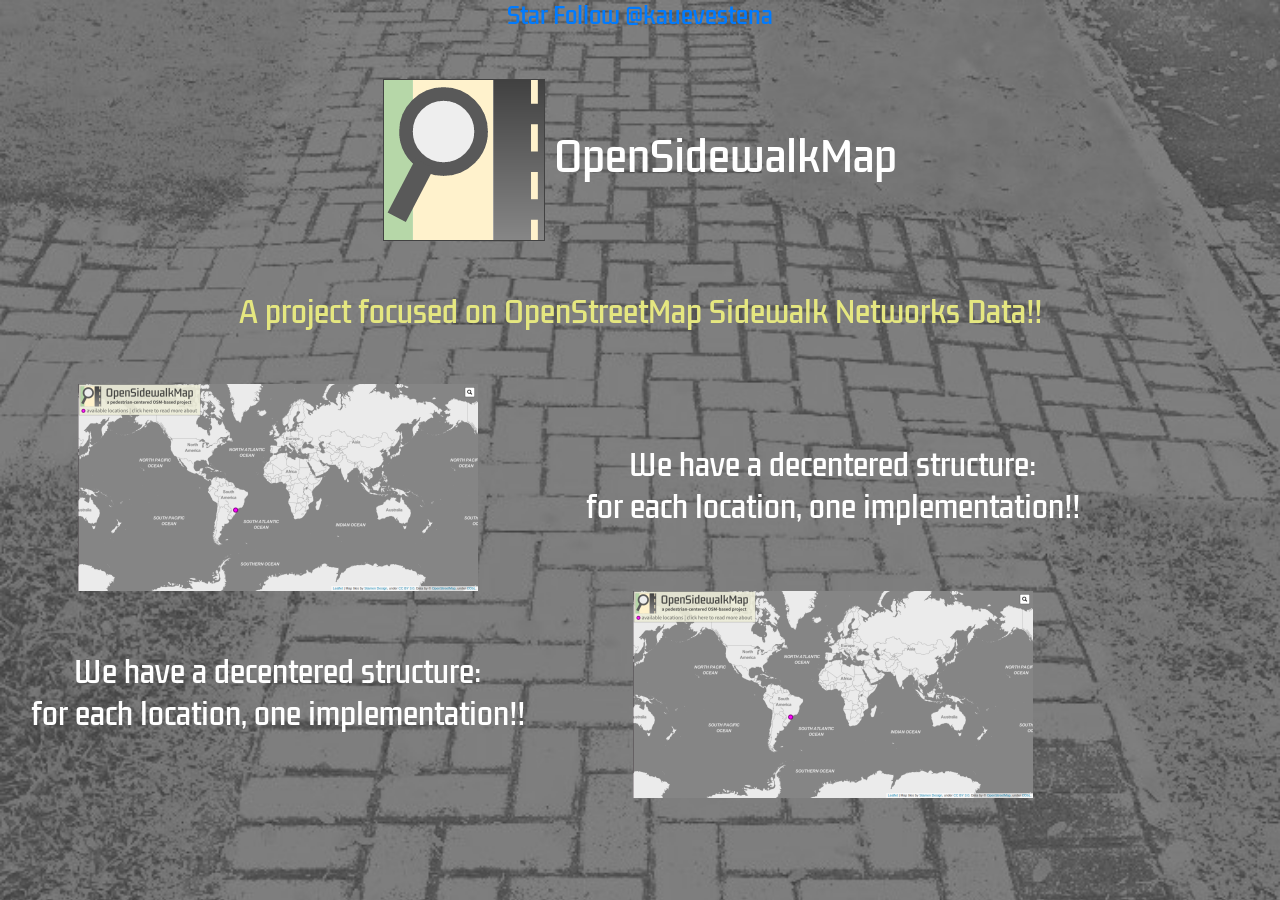
==== about.html @ 8d0669b3 "small changes" ====
<!DOCTYPE html>

<!-- thx, w3schools, this page was made following their tutorial!! -->

<html lang="en">
<head>

    <link rel="stylesheet" href="https://stackpath.bootstrapcdn.com/bootstrap/4.1.3/css/bootstrap.min.css" integrity="sha384-MCw98/SFnGE8fJT3GXwEOngsV7Zt27NXFoaoApmYm81iuXoPkFOJwJ8ERdknLPMO" crossorigin="anonymous">

    

    <link rel="preconnect" href="https://fonts.googleapis.com">
    <link rel="preconnect" href="https://fonts.gstatic.com" crossorigin>
    <link href="https://fonts.googleapis.com/css2?family=Kdam+Thmor+Pro&display=swap" rel="stylesheet"> 


    <style>

    body {
        font-family: 'Kdam Thmor Pro', sans-serif;font-size: 22px;
        text-align: center;
        color: rgb(255, 255, 255);
    }


    </style>

<title>OSWM: About</title>

<link rel="icon" type="image/x-icon" href="assets/favicon_homepage.png">


<!-- Place this tag in your head or just before your close body tag. -->
<script async defer src="https://buttons.github.io/buttons.js"></script>

</head>

<body>

<!-- Place this tag where you want the button to render. -->
<a class="github-button" href="https://github.com/kauevestena/opensidewalkmap" data-color-scheme="no-preference: dark_dimmed; light: dark_dimmed; dark: dark_dimmed;" data-icon="octicon-star" data-size="large" data-show-count="true" aria-label="Star kauevestena/opensidewalkmap_beta on GitHub">Star</a>

<!-- Place this tag where you want the button to render. -->
<a class="github-button" href="https://github.com/kauevestena" data-color-scheme="no-preference: dark_dimmed; light: dark_dimmed; dark: dark_dimmed;" data-size="large" data-show-count="false" aria-label="Follow @kauevestena on GitHub">Follow @kauevestena</a>

    <style>
        body {
          background-image: url('assets/sidewalk_background2.jpg');
          background-repeat: no-repeat;
          background-attachment: fixed;
          background-size: cover;
        }

    .responsive {
    max-width: 100%;
    height: auto;
    }


        /* thx:   https://stackoverflow.com/a/22196760*/

        .vertical-center {
    min-height: 100vh; /* These two lines are counted as one :-)       */

    display: flex;
    align-items: center;
        }

        .container {
  display: flex;
  height: 100%;
  min-height: 0;
}
        </style> 


<h2><br></h2>


<h1>



    <img title="OSWM Logo" src="assets/project_logo.png" alt="OSWM Logo"
    style="vertical-align:middle" class="responsive">

    

    OpenSidewalkMap





</h1>

<h2><br></h2>


<h3 style="text-align: center;color: rgb(229, 231, 128);">

    A project focused on OpenStreetMap Sidewalk Networks Data!!

</h3>

<h2><br></h2>


    <div class="row vertical-center horizontal-center container">

        <div class="col">

            <a href="https://kauevestena.github.io/opensidewalkmap/">
            <img title="OSWM Home" src="assets/images/home_img.png" alt="OSWM home img"
            class="responsive">
            </a>
  
        </div>

        <div class="col" style="font-size:2.2vw;"><span >We have a decentered structure:<br> for each location, one implementation!!<span></div>

    </div>


    <div class="row vertical-center container">

        <div class="col" style="font-size:2.2vw;"><span >We have a decentered structure:<br> for each location, one implementation!!<span></div>

        <div class="col">

            <a href="https://kauevestena.github.io/opensidewalkmap/">
            <img title="OSWM Home" src="assets/images/home_img.png" alt="OSWM home img"
            class="responsive">
            </a>
  
        </div>



    </div>


    <h2><br></h2>


</body>


</html>
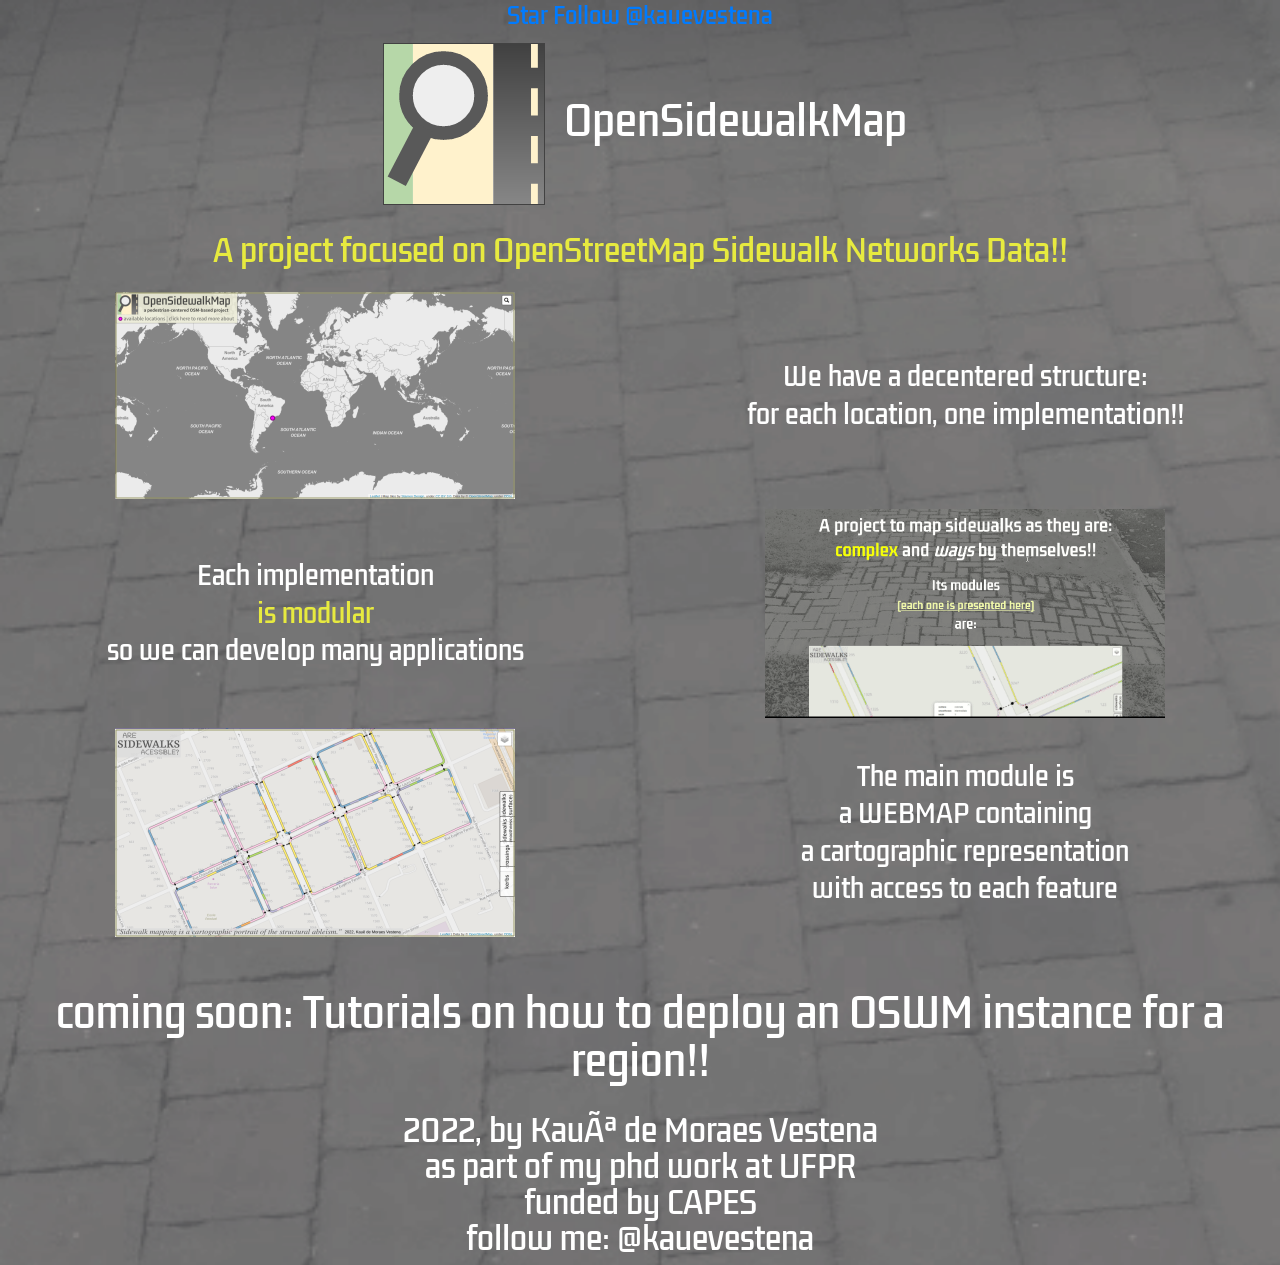
==== commit 1c82997f: "first about version" ====
--- a/about.html
+++ b/about.html
@@ -45,7 +45,7 @@
 
     <style>
         body {
-          background-image: url('assets/sidewalk_background2.jpg');
+          background-image: url('assets/sidewalk_background3.png');
           background-repeat: no-repeat;
           background-attachment: fixed;
           background-size: cover;
@@ -66,23 +66,27 @@
     align-items: center;
         }
 
-        .container {
+        .container_v2 {
   display: flex;
   height: 100%;
   min-height: 0;
+  padding: 5px;
+}
+
+.responsive-font{
+    font-size: min(25px,2.2vw);
 }
         </style> 
 
 
-<h2><br></h2>
 
 
-<h1>
+<h1 style="font-size: min(40px,3.5vw);">
 
 
 
     <img title="OSWM Logo" src="assets/project_logo.png" alt="OSWM Logo"
-    style="vertical-align:middle" class="responsive">
+    style="vertical-align:middle; padding: 10px;" class="responsive">
 
     
 
@@ -94,19 +98,17 @@
 
 </h1>
 
-<h2><br></h2>
 
 
-<h3 style="text-align: center;color: rgb(229, 231, 128);">
+<h3 style="text-align: center;color: rgb(231, 234, 63);padding: 10px;font-size: min(30px,2.8vw);">
 
     A project focused on OpenStreetMap Sidewalk Networks Data!!
 
 </h3>
 
-<h2><br></h2>
 
 
-    <div class="row vertical-center horizontal-center container">
+    <div class="row vertical-center container_v2">
 
         <div class="col">
 
@@ -117,21 +119,21 @@
   
         </div>
 
-        <div class="col" style="font-size:2.2vw;"><span >We have a decentered structure:<br> for each location, one implementation!!<span></div>
+        <div class="col"><span class="responsive-font">We have a decentered structure:<br> for each location, one implementation!!<span></div>
 
     </div>
 
 
-    <div class="row vertical-center container">
+    <div class="row vertical-center container_v2">
 
-        <div class="col" style="font-size:2.2vw;"><span >We have a decentered structure:<br> for each location, one implementation!!<span></div>
+        <div class="col"><span class="responsive-font">Each implementation<br><a href="https://docs.google.com/presentation/d/e/2PACX-1vREy5o4tl4xt1osUidqQjImrmQDyAuh9sxAuc3SeP5jmQzAmzj5yjDrFxwN4dxMbbwnb8V0qlaCrlUn/pub?start=true&loop=false&delayms=60000#slide=id.gf4921d47bb_0_0" style="color:rgb(231, 234, 63)">is modular</a><br>so we can develop many applications<span></div>
 
         <div class="col">
 
             <a href="https://kauevestena.github.io/opensidewalkmap/">
-            <img title="OSWM Home" src="assets/images/home_img.png" alt="OSWM home img"
-            class="responsive">
-            </a>
+                <img title="OSWM modules" src="assets/images/modules.gif" alt="OSWM modules img"
+                class="responsive" width="400">
+                </a>
   
         </div>
 
@@ -139,8 +141,29 @@
 
     </div>
 
+    <div class="row vertical-center container_v2">
+
+        <div class="col">
+
+            <a href="https://kauevestena.github.io/opensidewalkmap/">
+            <img title="OSWM modules" src="assets/images/webmap_thumb.png" alt="OSWM modules img"
+            class="responsive">
+            </a>
+  
+        </div>
+
+        <div class="col"><span class="responsive-font">The main module is<br>a WEBMAP containing <br> a cartographic representation<br> with access to each feature<span></div>
+
+    </div>
+
 
     <h2><br></h2>
+
+
+
+<h2 style="font-size: min(40px,3.5vw);padding-bottom: 20px;">coming soon: Tutorials on how to deploy an OSWM instance for a region!!<br></h2>
+
+<h2 style="font-size: min(30px,2.5vw);;">2022, by Kauê de Moraes Vestena<br> as part of my phd work at UFPR<br>funded by CAPES<br> follow me: @kauevestena </h2>
 
 
 </body>
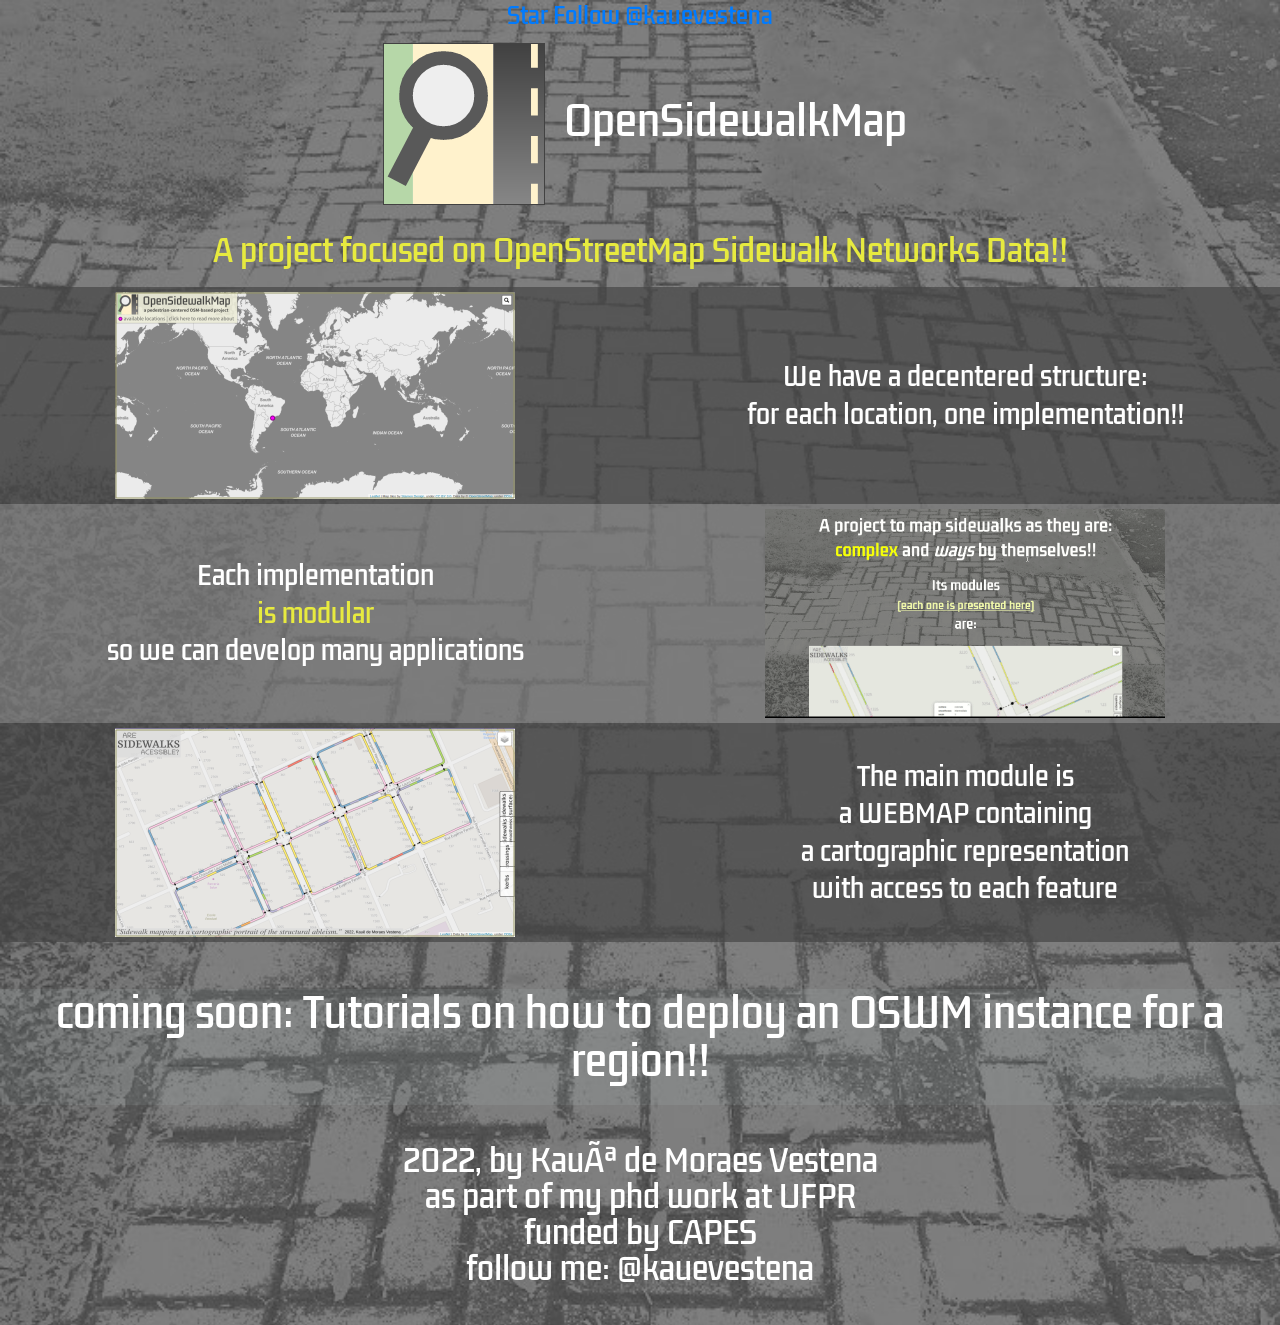
==== commit 4fb6237f: "small design improvements" ====
--- a/about.html
+++ b/about.html
@@ -45,7 +45,7 @@
 
     <style>
         body {
-          background-image: url('assets/sidewalk_background3.png');
+          background-image: url('assets/sidewalk_background2.jpg');
           background-repeat: no-repeat;
           background-attachment: fixed;
           background-size: cover;
@@ -108,7 +108,7 @@
 
 
 
-    <div class="row vertical-center container_v2">
+    <div class="row vertical-center container_v2" style="background-color: rgba(68, 68, 68, 0.67);">
 
         <div class="col">
 
@@ -124,7 +124,7 @@
     </div>
 
 
-    <div class="row vertical-center container_v2">
+    <div class="row vertical-center container_v2" style="background-color: rgba(123, 123, 123, 0.67);">
 
         <div class="col"><span class="responsive-font">Each implementation<br><a href="https://docs.google.com/presentation/d/e/2PACX-1vREy5o4tl4xt1osUidqQjImrmQDyAuh9sxAuc3SeP5jmQzAmzj5yjDrFxwN4dxMbbwnb8V0qlaCrlUn/pub?start=true&loop=false&delayms=60000#slide=id.gf4921d47bb_0_0" style="color:rgb(231, 234, 63)">is modular</a><br>so we can develop many applications<span></div>
 
@@ -141,7 +141,7 @@
 
     </div>
 
-    <div class="row vertical-center container_v2">
+    <div class="row vertical-center container_v2" style="background-color: rgba(68, 68, 68, 0.67);">
 
         <div class="col">
 
@@ -161,9 +161,9 @@
 
 
 
-<h2 style="font-size: min(40px,3.5vw);padding-bottom: 20px;">coming soon: Tutorials on how to deploy an OSWM instance for a region!!<br></h2>
+<h2 style="font-size: min(40px,3.5vw);padding-bottom: 20px;background-color: rgba(216, 255, 255, 0.068)">coming soon: Tutorials on how to deploy an OSWM instance for a region!!<br></h2>
 
-<h2 style="font-size: min(30px,2.5vw);;">2022, by Kauê de Moraes Vestena<br> as part of my phd work at UFPR<br>funded by CAPES<br> follow me: @kauevestena </h2>
+<h2 style="font-size: min(30px,2.5vw);padding: 30px;">2022, by Kauê de Moraes Vestena<br> as part of my phd work at UFPR<br>funded by CAPES<br> follow me: @kauevestena </h2>
 
 
 </body>
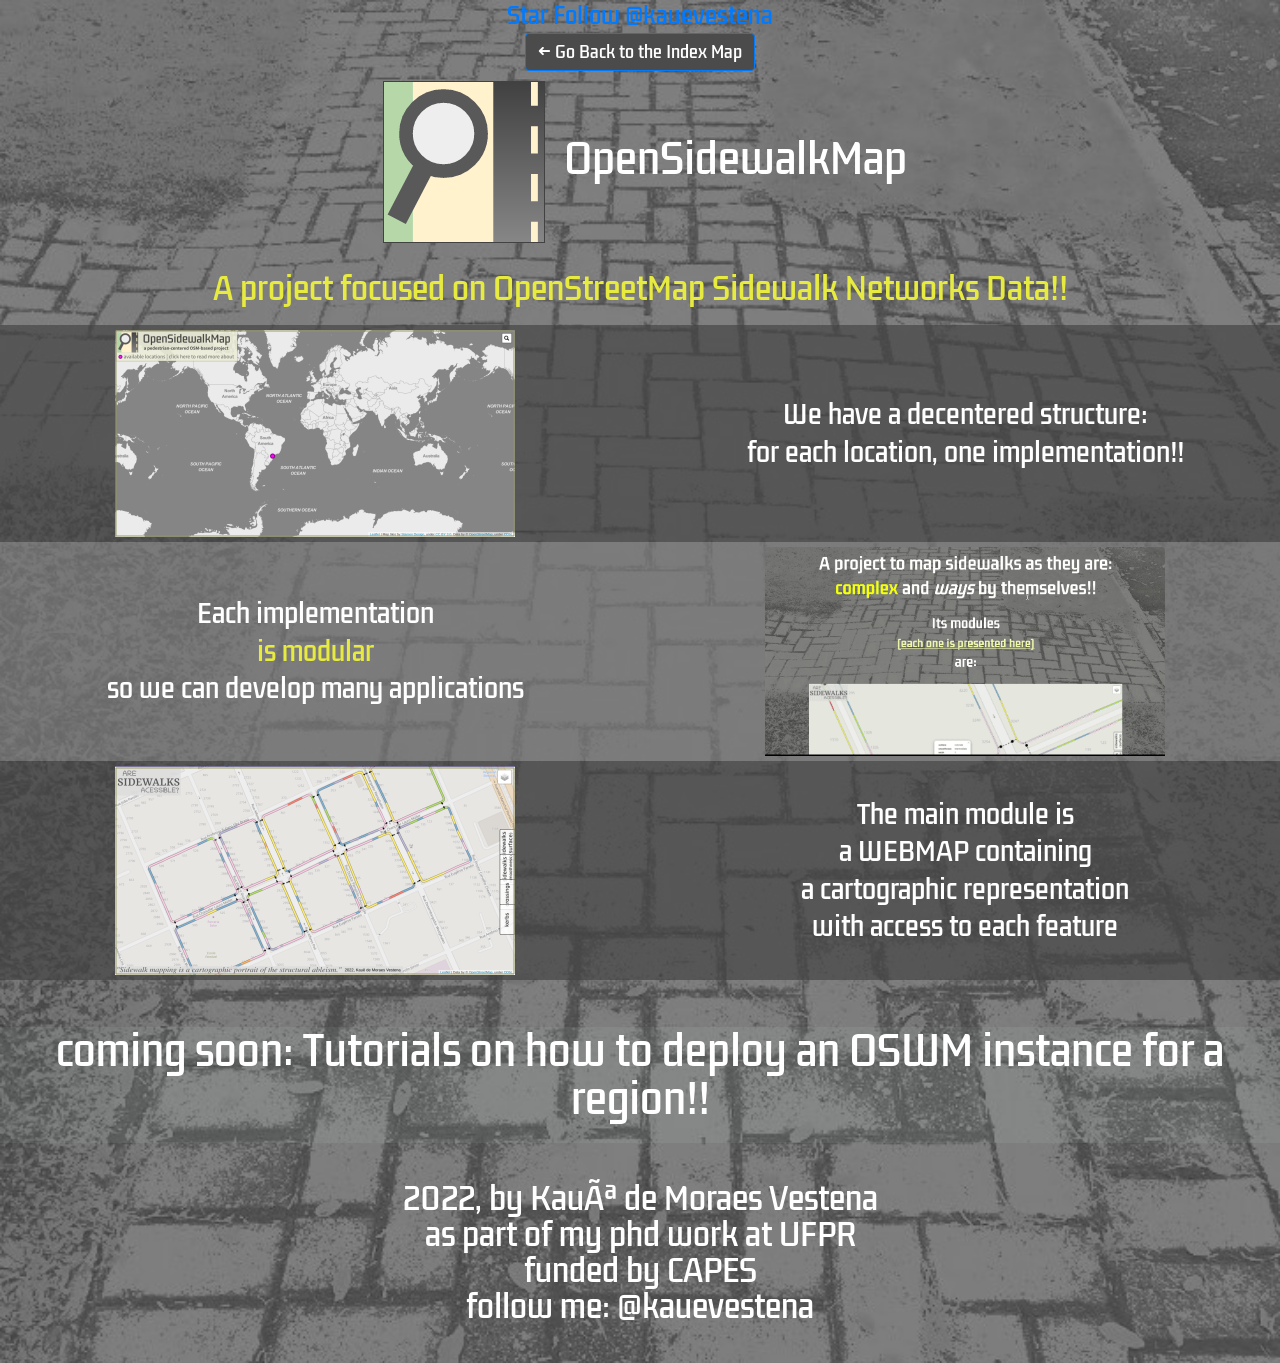
==== commit 3338d608: "the button to go back, after a long time" ====
--- a/about.html
+++ b/about.html
@@ -79,7 +79,11 @@
         </style> 
 
 
-
+<div style="text-align: center;">
+    <a href="https://kauevestena.github.io/opensidewalkmap/" class="btn btn-primary" style="background-color: rgb(75, 75, 75); color: rgb(255, 255, 255);">
+        <span style="display: inline-block; transform: rotate(-180deg)">&#10140;</span> Go Back to the Index Map
+    </a>
+</div>
 
 <h1 style="font-size: min(40px,3.5vw);">
 
@@ -91,10 +95,6 @@
     
 
     OpenSidewalkMap
-
-
-
-
 
 </h1>
 
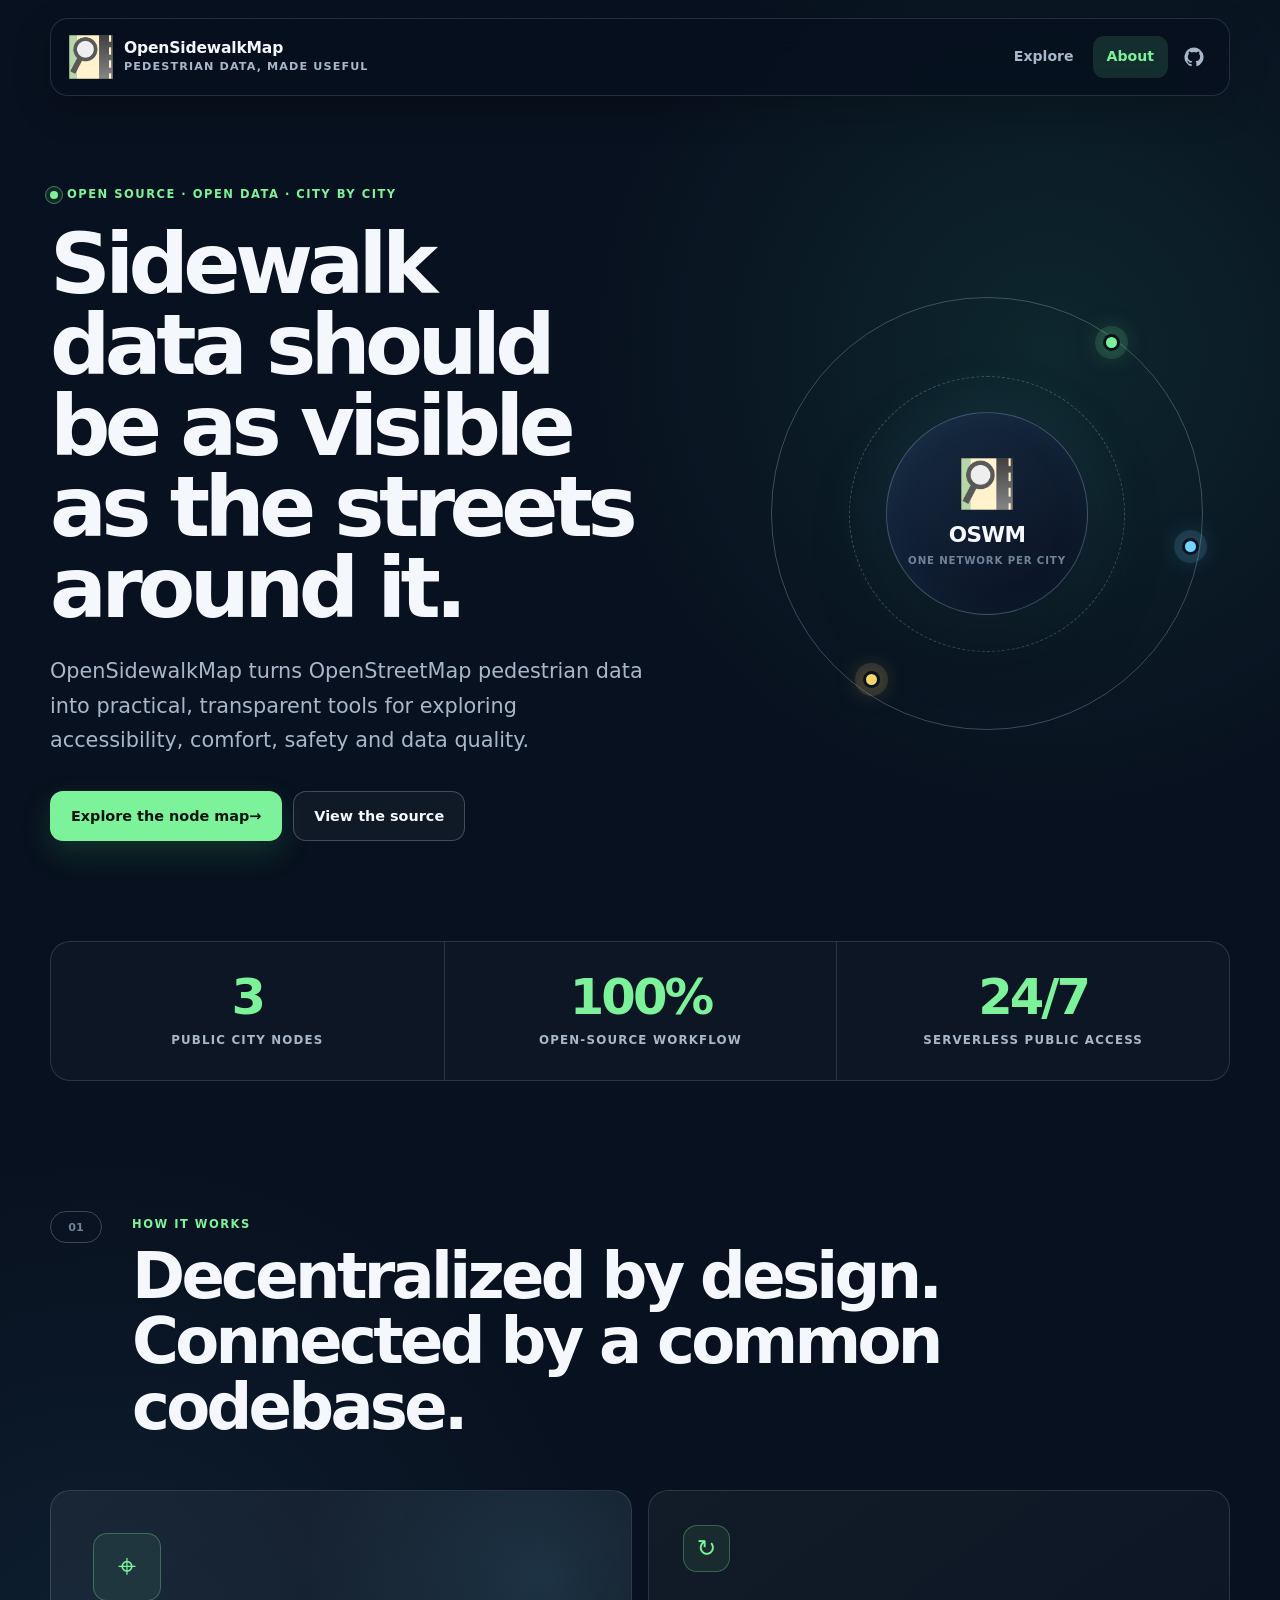
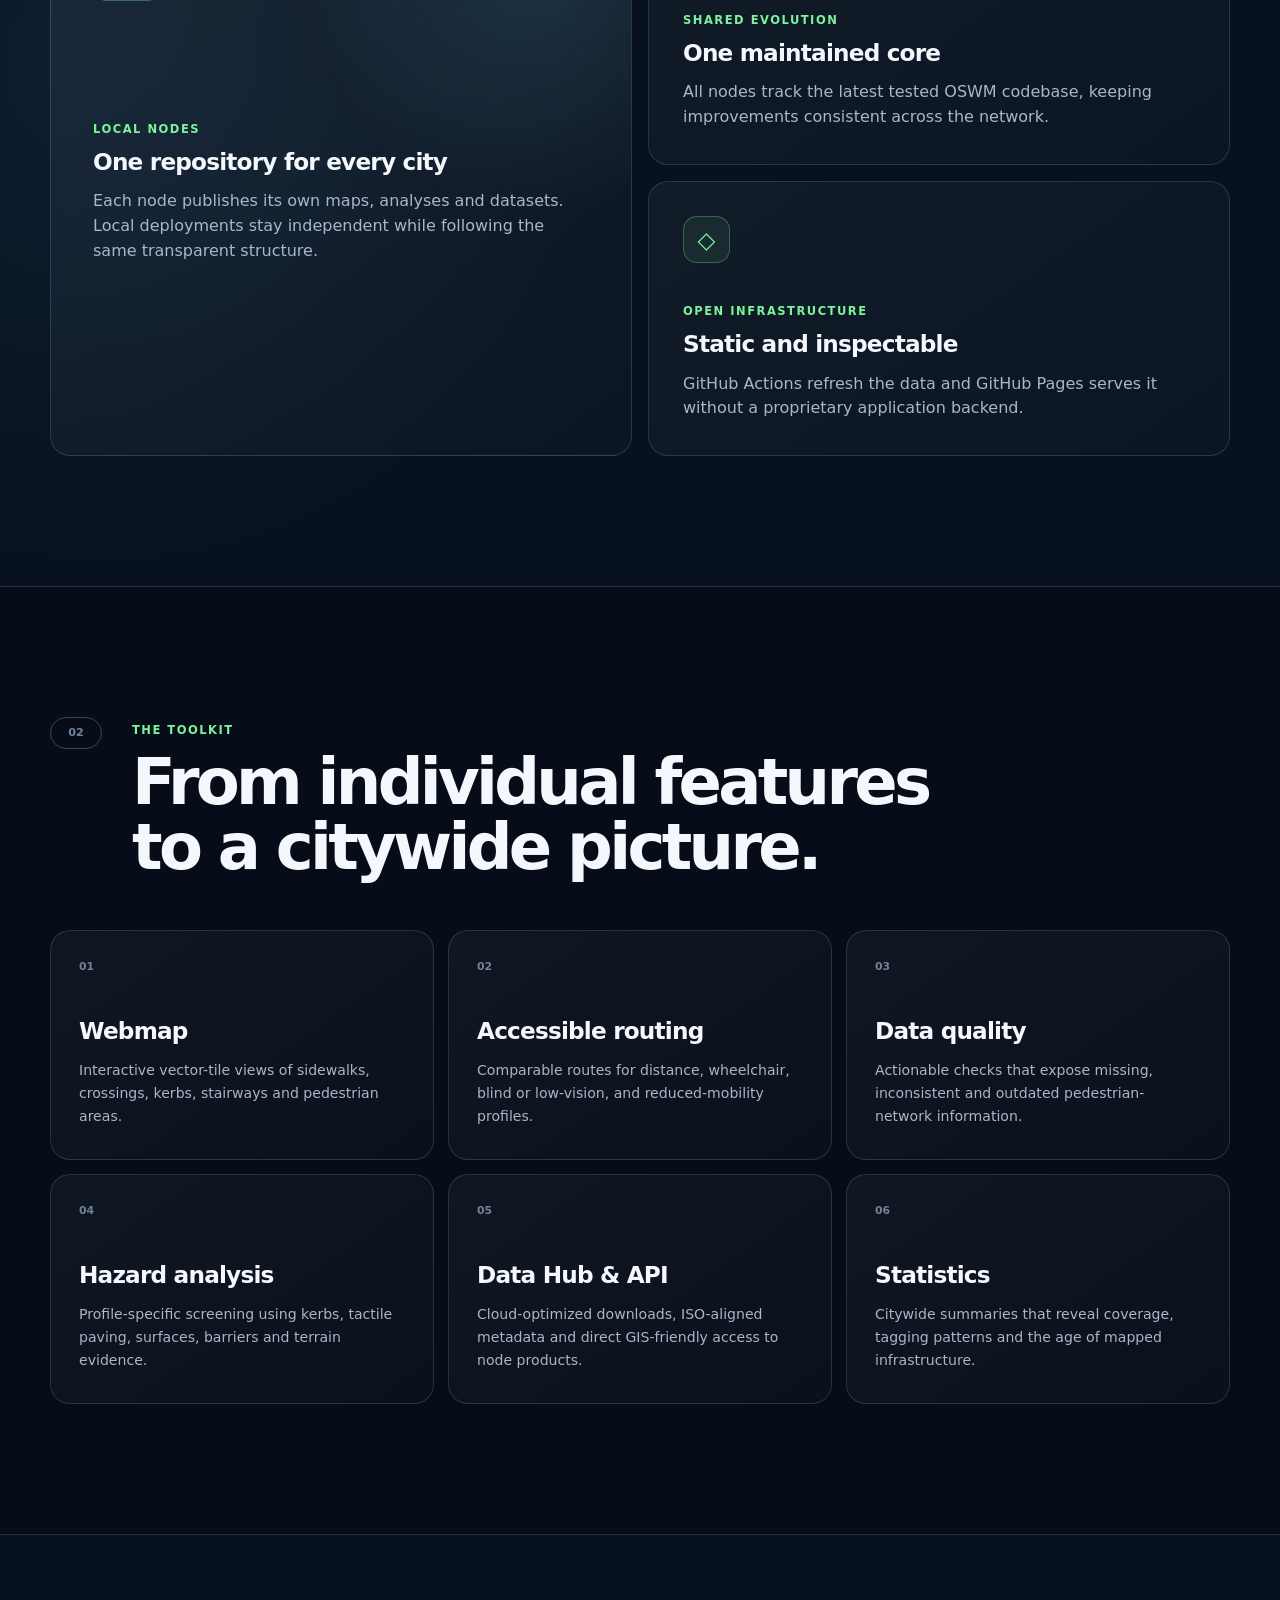
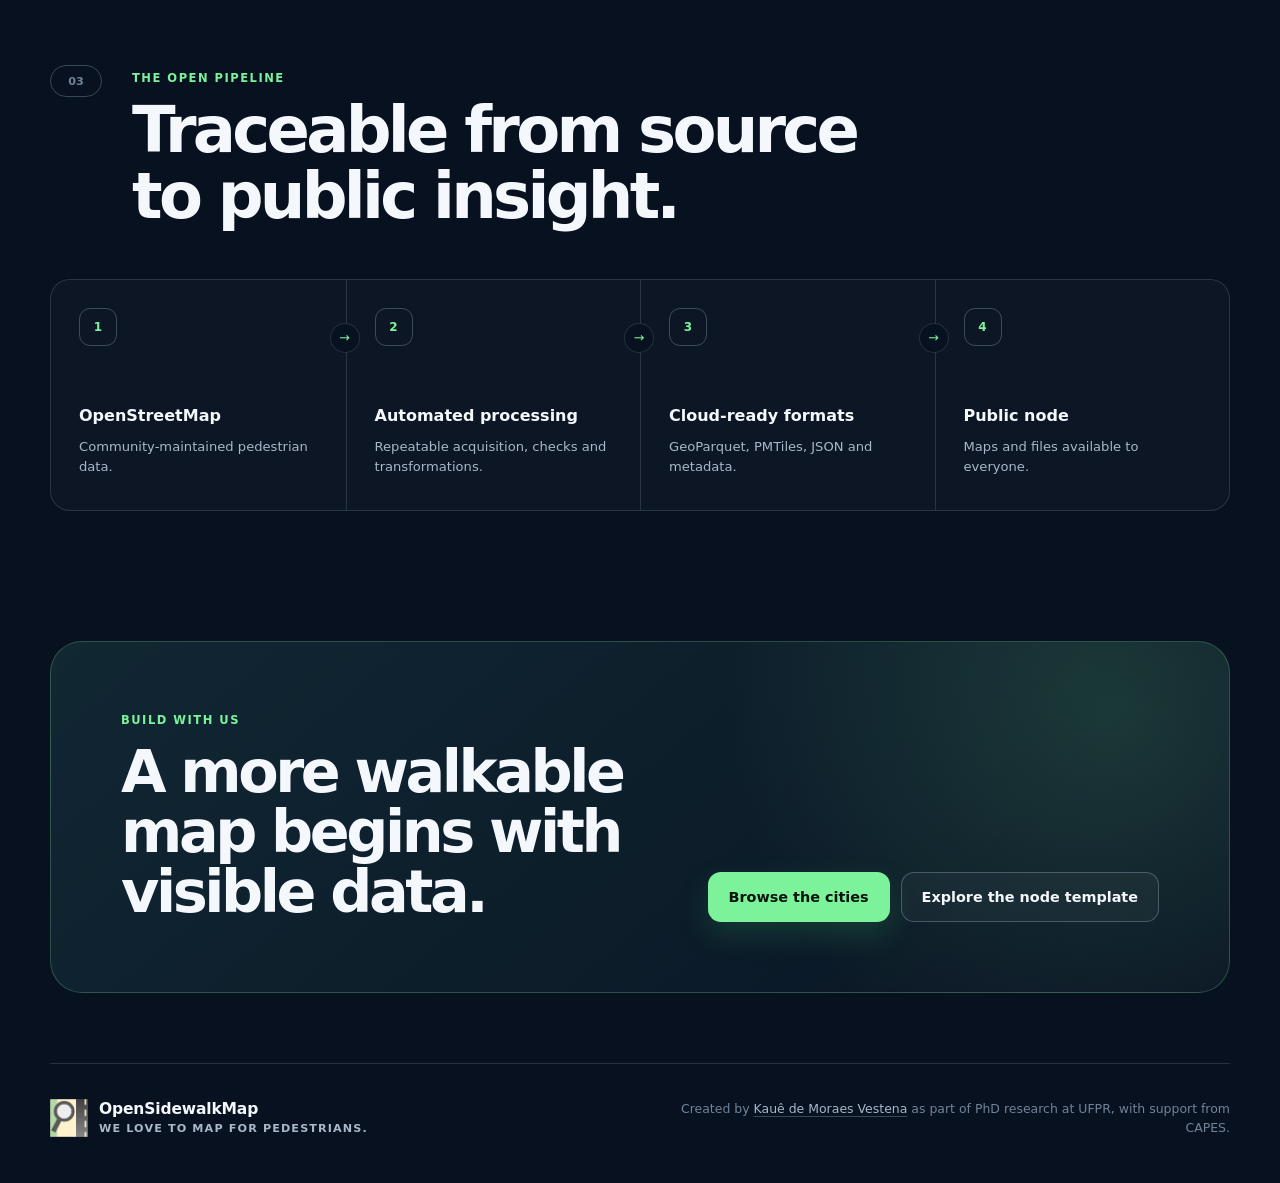
==== commit 2cc60c43: "Replace Folium index with MapLibre site" ====
--- a/about.html
+++ b/about.html
@@ -1,172 +1,159 @@
-<!DOCTYPE html>
-
-<!-- thx, w3schools, this page was made following their tutorial!! -->
-
+<!doctype html>
 <html lang="en">
 <head>
+  <meta charset="utf-8">
+  <meta name="viewport" content="width=device-width, initial-scale=1">
+  <meta name="description" content="Learn how OpenSidewalkMap turns OpenStreetMap data into decentralized pedestrian-network tools for cities.">
+  <meta name="theme-color" content="#08111f">
+  <title>About | OpenSidewalkMap</title>
+  <link rel="icon" type="image/png" href="assets/favicon_homepage.png">
+  <link rel="stylesheet" href="assets/site.css">
+</head>
+<body class="about-page">
+  <a class="skip-link" href="#about-main">Skip to the main content</a>
 
-    <link rel="stylesheet" href="https://stackpath.bootstrapcdn.com/bootstrap/4.1.3/css/bootstrap.min.css" integrity="sha384-MCw98/SFnGE8fJT3GXwEOngsV7Zt27NXFoaoApmYm81iuXoPkFOJwJ8ERdknLPMO" crossorigin="anonymous">
+  <header class="site-header site-header--contained">
+    <a class="brand" href="index.html" aria-label="OpenSidewalkMap global index">
+      <img src="assets/project_logo.png" alt="" width="44" height="44">
+      <span class="brand-copy">
+        <strong>OpenSidewalkMap</strong>
+        <span>Pedestrian data, made useful</span>
+      </span>
+    </a>
+    <nav class="primary-nav" aria-label="Primary navigation">
+      <a class="nav-link" href="index.html">Explore</a>
+      <a class="nav-link nav-link--active" href="about.html" aria-current="page">About</a>
+      <a class="nav-link nav-link--icon" href="https://github.com/kauevestena/opensidewalkmap" target="_blank" rel="noreferrer" aria-label="OpenSidewalkMap on GitHub">
+        <svg viewBox="0 0 24 24" aria-hidden="true"><path d="M12 .7a11.5 11.5 0 0 0-3.64 22.4c.58.1.79-.25.79-.56v-2.24c-3.24.7-3.92-1.38-3.92-1.38-.53-1.35-1.3-1.7-1.3-1.7-1.06-.73.08-.72.08-.72 1.17.08 1.79 1.2 1.79 1.2 1.04 1.79 2.73 1.27 3.4.97.1-.76.4-1.27.74-1.56-2.59-.3-5.31-1.3-5.31-5.69 0-1.26.45-2.28 1.2-3.09-.12-.29-.52-1.47.11-3.05 0 0 .98-.31 3.16 1.18a10.98 10.98 0 0 1 5.76 0c2.2-1.49 3.17-1.18 3.17-1.18.63 1.58.23 2.76.11 3.05.75.81 1.2 1.83 1.2 3.09 0 4.4-2.73 5.38-5.33 5.67.42.36.79 1.07.79 2.17v3.28c0 .31.21.67.8.56A11.5 11.5 0 0 0 12 .7Z"/></svg>
+      </a>
+    </nav>
+  </header>
 
-    
+  <main id="about-main">
+    <section class="hero section-shell">
+      <div class="hero-copy">
+        <div class="eyebrow"><span class="pulse-dot" aria-hidden="true"></span> Open source · Open data · City by city</div>
+        <h1>Sidewalk data should be as visible as the streets around it.</h1>
+        <p>OpenSidewalkMap turns OpenStreetMap pedestrian data into practical, transparent tools for exploring accessibility, comfort, safety and data quality.</p>
+        <div class="hero-actions">
+          <a class="button button--primary" href="index.html">Explore the node map <span aria-hidden="true">→</span></a>
+          <a class="button button--secondary" href="https://github.com/kauevestena/opensidewalkmap" target="_blank" rel="noreferrer">View the source</a>
+        </div>
+      </div>
+      <div class="hero-visual" aria-hidden="true">
+        <div class="orbit orbit--outer"></div>
+        <div class="orbit orbit--inner"></div>
+        <span class="orbit-node orbit-node--one"></span>
+        <span class="orbit-node orbit-node--two"></span>
+        <span class="orbit-node orbit-node--three"></span>
+        <div class="visual-core">
+          <img src="assets/project_logo.png" alt="">
+          <strong>OSWM</strong>
+          <span>One network per city</span>
+        </div>
+      </div>
+    </section>
 
-    <link rel="preconnect" href="https://fonts.googleapis.com">
-    <link rel="preconnect" href="https://fonts.gstatic.com" crossorigin>
-    <link href="https://fonts.googleapis.com/css2?family=Kdam+Thmor+Pro&display=swap" rel="stylesheet"> 
+    <section class="metrics section-shell" aria-label="Project characteristics">
+      <article><strong id="about-node-count">3</strong><span>public city nodes</span></article>
+      <article><strong>100%</strong><span>open-source workflow</span></article>
+      <article><strong>24/7</strong><span>serverless public access</span></article>
+    </section>
 
+    <section class="content-section section-shell">
+      <div class="section-heading">
+        <span class="section-index">01</span>
+        <div>
+          <p class="overline">How it works</p>
+          <h2>Decentralized by design.<br>Connected by a common codebase.</h2>
+        </div>
+      </div>
+      <div class="principle-grid">
+        <article class="feature-card feature-card--large">
+          <span class="card-icon" aria-hidden="true">⌖</span>
+          <p class="overline">Local nodes</p>
+          <h3>One repository for every city</h3>
+          <p>Each node publishes its own maps, analyses and datasets. Local deployments stay independent while following the same transparent structure.</p>
+        </article>
+        <article class="feature-card">
+          <span class="card-icon" aria-hidden="true">↻</span>
+          <p class="overline">Shared evolution</p>
+          <h3>One maintained core</h3>
+          <p>All nodes track the latest tested OSWM codebase, keeping improvements consistent across the network.</p>
+        </article>
+        <article class="feature-card">
+          <span class="card-icon" aria-hidden="true">◇</span>
+          <p class="overline">Open infrastructure</p>
+          <h3>Static and inspectable</h3>
+          <p>GitHub Actions refresh the data and GitHub Pages serves it without a proprietary application backend.</p>
+        </article>
+      </div>
+    </section>
 
-    <style>
+    <section class="content-section content-section--tinted">
+      <div class="section-shell">
+        <div class="section-heading">
+          <span class="section-index">02</span>
+          <div>
+            <p class="overline">The toolkit</p>
+            <h2>From individual features<br>to a citywide picture.</h2>
+          </div>
+        </div>
+        <div class="module-grid">
+          <article class="module-card"><span>01</span><h3>Webmap</h3><p>Interactive vector-tile views of sidewalks, crossings, kerbs, stairways and pedestrian areas.</p></article>
+          <article class="module-card"><span>02</span><h3>Accessible routing</h3><p>Comparable routes for distance, wheelchair, blind or low-vision, and reduced-mobility profiles.</p></article>
+          <article class="module-card"><span>03</span><h3>Data quality</h3><p>Actionable checks that expose missing, inconsistent and outdated pedestrian-network information.</p></article>
+          <article class="module-card"><span>04</span><h3>Hazard analysis</h3><p>Profile-specific screening using kerbs, tactile paving, surfaces, barriers and terrain evidence.</p></article>
+          <article class="module-card"><span>05</span><h3>Data Hub & API</h3><p>Cloud-optimized downloads, ISO-aligned metadata and direct GIS-friendly access to node products.</p></article>
+          <article class="module-card"><span>06</span><h3>Statistics</h3><p>Citywide summaries that reveal coverage, tagging patterns and the age of mapped infrastructure.</p></article>
+        </div>
+      </div>
+    </section>
 
-    body {
-        font-family: 'Kdam Thmor Pro', sans-serif;font-size: 22px;
-        text-align: center;
-        color: rgb(255, 255, 255);
-    }
+    <section class="content-section section-shell">
+      <div class="section-heading">
+        <span class="section-index">03</span>
+        <div>
+          <p class="overline">The open pipeline</p>
+          <h2>Traceable from source<br>to public insight.</h2>
+        </div>
+      </div>
+      <ol class="pipeline" aria-label="OpenSidewalkMap data pipeline">
+        <li><span>1</span><div><strong>OpenStreetMap</strong><p>Community-maintained pedestrian data.</p></div></li>
+        <li><span>2</span><div><strong>Automated processing</strong><p>Repeatable acquisition, checks and transformations.</p></div></li>
+        <li><span>3</span><div><strong>Cloud-ready formats</strong><p>GeoParquet, PMTiles, JSON and metadata.</p></div></li>
+        <li><span>4</span><div><strong>Public node</strong><p>Maps and files available to everyone.</p></div></li>
+      </ol>
+    </section>
 
+    <section class="cta-section section-shell">
+      <div>
+        <p class="overline">Build with us</p>
+        <h2>A more walkable map begins with visible data.</h2>
+      </div>
+      <div class="hero-actions">
+        <a class="button button--primary" href="index.html">Browse the cities</a>
+        <a class="button button--secondary" href="https://github.com/kauevestena/opensidewalkmap_beta" target="_blank" rel="noreferrer">Explore the node template</a>
+      </div>
+    </section>
+  </main>
 
-    </style>
+  <footer class="site-footer section-shell">
+    <div class="brand brand--footer">
+      <img src="assets/project_logo.png" alt="" width="38" height="38">
+      <span class="brand-copy"><strong>OpenSidewalkMap</strong><span>We love to map for pedestrians.</span></span>
+    </div>
+    <p>Created by <a href="https://github.com/kauevestena" target="_blank" rel="noreferrer">Kauê de Moraes Vestena</a> as part of PhD research at UFPR, with support from CAPES.</p>
+  </footer>
 
-<title>OSWM: About</title>
-
-<link rel="icon" type="image/x-icon" href="assets/favicon_homepage.png">
-
-
-<!-- Place this tag in your head or just before your close body tag. -->
-<script async defer src="https://buttons.github.io/buttons.js"></script>
-
-</head>
-
-<body>
-
-<!-- Place this tag where you want the button to render. -->
-<a class="github-button" href="https://github.com/kauevestena/opensidewalkmap" data-color-scheme="no-preference: dark_dimmed; light: dark_dimmed; dark: dark_dimmed;" data-icon="octicon-star" data-size="large" data-show-count="true" aria-label="Star kauevestena/opensidewalkmap_beta on GitHub">Star</a>
-
-<!-- Place this tag where you want the button to render. -->
-<a class="github-button" href="https://github.com/kauevestena" data-color-scheme="no-preference: dark_dimmed; light: dark_dimmed; dark: dark_dimmed;" data-size="large" data-show-count="false" aria-label="Follow @kauevestena on GitHub">Follow @kauevestena</a>
-
-    <style>
-        body {
-          background-image: url('assets/sidewalk_background2.jpg');
-          background-repeat: no-repeat;
-          background-attachment: fixed;
-          background-size: cover;
-        }
-
-    .responsive {
-    max-width: 100%;
-    height: auto;
-    }
-
-
-        /* thx:   https://stackoverflow.com/a/22196760*/
-
-        .vertical-center {
-    min-height: 100vh; /* These two lines are counted as one :-)       */
-
-    display: flex;
-    align-items: center;
-        }
-
-        .container_v2 {
-  display: flex;
-  height: 100%;
-  min-height: 0;
-  padding: 5px;
-}
-
-.responsive-font{
-    font-size: min(25px,2.2vw);
-}
-        </style> 
-
-
-<div style="text-align: center;">
-    <a href="https://kauevestena.github.io/opensidewalkmap/" class="btn btn-primary" style="background-color: rgb(75, 75, 75); color: rgb(255, 255, 255);">
-        <span style="display: inline-block; transform: rotate(-180deg)">&#10140;</span> Go Back to the Index Map
-    </a>
-</div>
-
-<h1 style="font-size: min(40px,3.5vw);">
-
-
-
-    <img title="OSWM Logo" src="assets/project_logo.png" alt="OSWM Logo"
-    style="vertical-align:middle; padding: 10px;" class="responsive">
-
-    
-
-    OpenSidewalkMap
-
-</h1>
-
-
-
-<h3 style="text-align: center;color: rgb(231, 234, 63);padding: 10px;font-size: min(30px,2.8vw);">
-
-    A project focused on OpenStreetMap Sidewalk Networks Data!!
-
-</h3>
-
-
-
-    <div class="row vertical-center container_v2" style="background-color: rgba(68, 68, 68, 0.67);">
-
-        <div class="col">
-
-            <a href="https://kauevestena.github.io/opensidewalkmap/">
-            <img title="OSWM Home" src="assets/images/home_img.png" alt="OSWM home img"
-            class="responsive">
-            </a>
-  
-        </div>
-
-        <div class="col"><span class="responsive-font">We have a decentered structure:<br> for each location, one implementation!!<span></div>
-
-    </div>
-
-
-    <div class="row vertical-center container_v2" style="background-color: rgba(123, 123, 123, 0.67);">
-
-        <div class="col"><span class="responsive-font">Each implementation<br><a href="https://docs.google.com/presentation/d/e/2PACX-1vREy5o4tl4xt1osUidqQjImrmQDyAuh9sxAuc3SeP5jmQzAmzj5yjDrFxwN4dxMbbwnb8V0qlaCrlUn/pub?start=true&loop=false&delayms=60000#slide=id.gf4921d47bb_0_0" style="color:rgb(231, 234, 63)">is modular</a><br>so we can develop many applications<span></div>
-
-        <div class="col">
-
-            <a href="https://kauevestena.github.io/opensidewalkmap/">
-                <img title="OSWM modules" src="assets/images/modules.gif" alt="OSWM modules img"
-                class="responsive" width="400">
-                </a>
-  
-        </div>
-
-
-
-    </div>
-
-    <div class="row vertical-center container_v2" style="background-color: rgba(68, 68, 68, 0.67);">
-
-        <div class="col">
-
-            <a href="https://kauevestena.github.io/opensidewalkmap/">
-            <img title="OSWM modules" src="assets/images/webmap_thumb.png" alt="OSWM modules img"
-            class="responsive">
-            </a>
-  
-        </div>
-
-        <div class="col"><span class="responsive-font">The main module is<br>a WEBMAP containing <br> a cartographic representation<br> with access to each feature<span></div>
-
-    </div>
-
-
-    <h2><br></h2>
-
-
-
-<h2 style="font-size: min(40px,3.5vw);padding-bottom: 20px;background-color: rgba(216, 255, 255, 0.068)">coming soon: Tutorials on how to deploy an OSWM instance for a region!!<br></h2>
-
-<h2 style="font-size: min(30px,2.5vw);padding: 30px;">2022, by Kauê de Moraes Vestena<br> as part of my phd work at UFPR<br>funded by CAPES<br> follow me: @kauevestena </h2>
-
-
+  <script>
+    fetch('data/cities_data.csv')
+      .then((response) => response.ok ? response.text() : Promise.reject(new Error('Registry unavailable')))
+      .then((csv) => {
+        const count = csv.trim().split(/\r?\n/).slice(1).filter(Boolean).length;
+        document.getElementById('about-node-count').textContent = String(count);
+      })
+      .catch(() => {});
+  </script>
 </body>
-
-
-</html>+</html>
--- a/assets/site.css
+++ b/assets/site.css
@@ -0,0 +1,1389 @@
+:root {
+  --bg: #08111f;
+  --bg-deep: #050b14;
+  --surface: #101c2e;
+  --surface-soft: #15243a;
+  --surface-glass: rgba(10, 21, 36, 0.88);
+  --line: rgba(188, 211, 235, 0.16);
+  --line-strong: rgba(188, 211, 235, 0.28);
+  --text: #f4f8fc;
+  --muted: #a8b7c9;
+  --quiet: #70839a;
+  --accent: #7cf29a;
+  --accent-deep: #38c967;
+  --cyan: #70d6ff;
+  --yellow: #f9d66b;
+  --danger: #ff8f8f;
+  --shadow: 0 24px 70px rgba(0, 0, 0, 0.34);
+  --radius-sm: 12px;
+  --radius: 20px;
+  --radius-lg: 32px;
+  --header-height: 78px;
+  font-family: Inter, ui-sans-serif, system-ui, -apple-system, BlinkMacSystemFont, "Segoe UI", sans-serif;
+  color-scheme: dark;
+}
+
+* {
+  box-sizing: border-box;
+}
+
+html {
+  scroll-behavior: smooth;
+}
+
+body {
+  margin: 0;
+  min-width: 320px;
+  background: var(--bg);
+  color: var(--text);
+  font-size: 16px;
+  line-height: 1.55;
+  -webkit-font-smoothing: antialiased;
+}
+
+a {
+  color: inherit;
+  text-decoration: none;
+}
+
+button,
+input {
+  font: inherit;
+}
+
+button,
+a {
+  -webkit-tap-highlight-color: transparent;
+}
+
+:focus-visible {
+  outline: 3px solid var(--yellow);
+  outline-offset: 3px;
+}
+
+.skip-link {
+  position: fixed;
+  z-index: 10000;
+  top: 10px;
+  left: 10px;
+  transform: translateY(-150%);
+  padding: 10px 14px;
+  border-radius: 9px;
+  background: var(--text);
+  color: var(--bg);
+  font-weight: 800;
+}
+
+.skip-link:focus {
+  transform: translateY(0);
+}
+
+.sr-only {
+  position: absolute;
+  width: 1px;
+  height: 1px;
+  padding: 0;
+  margin: -1px;
+  overflow: hidden;
+  clip: rect(0, 0, 0, 0);
+  white-space: nowrap;
+  border: 0;
+}
+
+.site-header {
+  display: flex;
+  align-items: center;
+  justify-content: space-between;
+  min-height: var(--header-height);
+  border: 1px solid var(--line);
+  background: rgba(7, 16, 29, 0.8);
+  box-shadow: 0 12px 38px rgba(0, 0, 0, 0.2);
+  backdrop-filter: blur(18px) saturate(130%);
+  -webkit-backdrop-filter: blur(18px) saturate(130%);
+}
+
+.site-header--floating {
+  position: fixed;
+  z-index: 20;
+  top: 18px;
+  left: 18px;
+  right: 18px;
+  padding: 10px 14px 10px 18px;
+  border-radius: 18px;
+}
+
+.site-header--contained {
+  position: relative;
+  z-index: 20;
+  width: min(1180px, calc(100% - 40px));
+  margin: 18px auto 0;
+  padding: 10px 14px 10px 18px;
+  border-radius: 18px;
+}
+
+.brand {
+  display: inline-flex;
+  align-items: center;
+  gap: 11px;
+  min-width: 0;
+}
+
+.brand img {
+  flex: 0 0 auto;
+  object-fit: contain;
+}
+
+.brand-copy {
+  display: flex;
+  flex-direction: column;
+  min-width: 0;
+  line-height: 1.14;
+}
+
+.brand-copy strong {
+  font-size: 0.97rem;
+  letter-spacing: -0.01em;
+}
+
+.brand-copy span {
+  margin-top: 4px;
+  color: var(--muted);
+  font-size: 0.7rem;
+  font-weight: 700;
+  letter-spacing: 0.1em;
+  text-transform: uppercase;
+}
+
+.primary-nav {
+  display: flex;
+  align-items: center;
+  gap: 5px;
+}
+
+.nav-link {
+  display: inline-flex;
+  align-items: center;
+  justify-content: center;
+  min-height: 42px;
+  padding: 0 14px;
+  border-radius: 11px;
+  color: var(--muted);
+  font-size: 0.88rem;
+  font-weight: 700;
+  transition: color 160ms ease, background 160ms ease, transform 160ms ease;
+}
+
+.nav-link:hover {
+  background: rgba(255, 255, 255, 0.06);
+  color: var(--text);
+}
+
+.nav-link--active {
+  background: rgba(124, 242, 154, 0.12);
+  color: var(--accent);
+}
+
+.nav-link--icon {
+  width: 42px;
+  padding: 0;
+}
+
+.nav-link--icon svg {
+  width: 20px;
+  fill: currentColor;
+}
+
+.eyebrow,
+.overline {
+  color: var(--accent);
+  font-size: 0.72rem;
+  font-weight: 800;
+  letter-spacing: 0.13em;
+  text-transform: uppercase;
+}
+
+.eyebrow {
+  display: flex;
+  align-items: center;
+  gap: 9px;
+}
+
+.pulse-dot {
+  position: relative;
+  display: inline-block;
+  width: 8px;
+  height: 8px;
+  border-radius: 50%;
+  background: var(--accent);
+  box-shadow: 0 0 0 5px rgba(124, 242, 154, 0.1);
+}
+
+.pulse-dot::after {
+  content: "";
+  position: absolute;
+  inset: -5px;
+  border: 1px solid rgba(124, 242, 154, 0.42);
+  border-radius: inherit;
+  animation: pulse 2.4s ease-out infinite;
+}
+
+@keyframes pulse {
+  0% { transform: scale(0.7); opacity: 0.9; }
+  70%, 100% { transform: scale(1.7); opacity: 0; }
+}
+
+/* Index map */
+
+.map-page {
+  height: 100vh;
+  height: 100svh;
+  overflow: hidden;
+}
+
+#map {
+  position: fixed;
+  inset: 0;
+  background:
+    radial-gradient(circle at 72% 30%, rgba(36, 88, 121, 0.34), transparent 32%),
+    var(--bg-deep);
+}
+
+.map-wash {
+  position: fixed;
+  z-index: 2;
+  inset: 0;
+  pointer-events: none;
+  background:
+    linear-gradient(90deg, rgba(5, 11, 20, 0.28) 0%, transparent 52%),
+    linear-gradient(180deg, rgba(5, 11, 20, 0.25) 0%, transparent 26%);
+}
+
+.map-page main {
+  position: relative;
+  z-index: 10;
+  height: 100%;
+  pointer-events: none;
+}
+
+.node-panel {
+  position: absolute;
+  top: 112px;
+  bottom: 24px;
+  left: 24px;
+  display: flex;
+  flex-direction: column;
+  width: min(420px, calc(100vw - 48px));
+  min-height: 0;
+  padding: 28px;
+  overflow: hidden;
+  border: 1px solid var(--line);
+  border-radius: var(--radius-lg);
+  background: var(--surface-glass);
+  box-shadow: var(--shadow);
+  backdrop-filter: blur(22px) saturate(130%);
+  -webkit-backdrop-filter: blur(22px) saturate(130%);
+  pointer-events: auto;
+}
+
+.node-panel h1 {
+  margin: 15px 0 10px;
+  font-size: clamp(2.15rem, 4vw, 3.25rem);
+  line-height: 0.98;
+  letter-spacing: -0.055em;
+}
+
+.node-panel h1 span {
+  color: var(--cyan);
+}
+
+.panel-intro {
+  margin: 0;
+  color: var(--muted);
+  font-size: 0.92rem;
+  line-height: 1.58;
+}
+
+.node-summary {
+  display: flex;
+  align-items: baseline;
+  gap: 7px;
+  margin: 19px 0 17px;
+  color: var(--quiet);
+  font-size: 0.72rem;
+  font-weight: 750;
+  letter-spacing: 0.04em;
+  text-transform: uppercase;
+}
+
+.node-summary strong {
+  color: var(--text);
+  font-size: 1.28rem;
+  line-height: 1;
+  letter-spacing: -0.04em;
+}
+
+.summary-divider {
+  width: 1px;
+  height: 16px;
+  margin: 0 3px;
+  background: var(--line-strong);
+}
+
+.search-field {
+  position: relative;
+  display: flex;
+  align-items: center;
+  flex: 0 0 auto;
+}
+
+.search-field > svg {
+  position: absolute;
+  left: 15px;
+  width: 19px;
+  fill: none;
+  stroke: var(--muted);
+  stroke-linecap: round;
+  stroke-width: 1.8;
+  pointer-events: none;
+}
+
+.search-field input {
+  width: 100%;
+  height: 50px;
+  padding: 0 43px;
+  border: 1px solid var(--line);
+  border-radius: 14px;
+  outline: 0;
+  background: rgba(255, 255, 255, 0.055);
+  color: var(--text);
+  transition: border 160ms ease, box-shadow 160ms ease, background 160ms ease;
+}
+
+.search-field input::placeholder {
+  color: #7f91a6;
+}
+
+.search-field input:focus {
+  border-color: rgba(124, 242, 154, 0.6);
+  background: rgba(255, 255, 255, 0.08);
+  box-shadow: 0 0 0 4px rgba(124, 242, 154, 0.09);
+}
+
+.clear-search {
+  position: absolute;
+  right: 8px;
+  width: 34px;
+  height: 34px;
+  border: 0;
+  border-radius: 9px;
+  background: transparent;
+  color: var(--muted);
+  cursor: pointer;
+  font-size: 1.35rem;
+  line-height: 1;
+}
+
+.clear-search:hover {
+  background: rgba(255, 255, 255, 0.07);
+  color: var(--text);
+}
+
+.node-feedback {
+  margin: 13px 2px 8px;
+  color: var(--quiet);
+  font-size: 0.78rem;
+}
+
+.node-feedback--error {
+  color: var(--danger);
+}
+
+.node-list {
+  display: flex;
+  flex: 1 1 auto;
+  flex-direction: column;
+  gap: 8px;
+  min-height: 0;
+  padding-right: 4px;
+  overflow-y: auto;
+  overscroll-behavior: contain;
+  scrollbar-color: var(--line-strong) transparent;
+  scrollbar-width: thin;
+}
+
+.node-card {
+  position: relative;
+  display: grid;
+  grid-template-columns: 1fr auto;
+  align-items: center;
+  gap: 12px;
+  width: 100%;
+  min-height: 64px;
+  padding: 10px 10px 10px 12px;
+  border: 1px solid transparent;
+  border-radius: 14px;
+  background: rgba(255, 255, 255, 0.035);
+  color: var(--text);
+  text-align: left;
+  transition: border 160ms ease, background 160ms ease, transform 160ms ease;
+}
+
+.node-card:hover {
+  transform: translateY(-1px);
+  border-color: var(--line-strong);
+  background: rgba(255, 255, 255, 0.07);
+}
+
+.node-card[data-selected="true"] {
+  border-color: rgba(124, 242, 154, 0.45);
+  background: rgba(124, 242, 154, 0.09);
+}
+
+.node-card__select {
+  display: grid;
+  grid-template-columns: auto 1fr;
+  align-items: center;
+  gap: 12px;
+  min-width: 0;
+  padding: 0;
+  border: 0;
+  background: transparent;
+  color: inherit;
+  text-align: left;
+  cursor: pointer;
+}
+
+.node-card__marker {
+  position: relative;
+  width: 28px;
+  height: 28px;
+  border: 1px solid rgba(124, 242, 154, 0.42);
+  border-radius: 50%;
+  background: rgba(124, 242, 154, 0.08);
+}
+
+.node-card__marker::before {
+  content: "";
+  position: absolute;
+  inset: 8px;
+  border-radius: inherit;
+  background: var(--accent);
+  box-shadow: 0 0 13px rgba(124, 242, 154, 0.9);
+}
+
+.node-card__copy {
+  min-width: 0;
+}
+
+.node-card__copy strong,
+.node-card__copy span {
+  display: block;
+}
+
+.node-card__copy strong {
+  font-size: 0.95rem;
+}
+
+.node-card__copy span {
+  margin-top: 2px;
+  overflow: hidden;
+  color: var(--quiet);
+  font-size: 0.72rem;
+  text-overflow: ellipsis;
+  white-space: nowrap;
+}
+
+.node-card__open {
+  display: inline-flex;
+  align-items: center;
+  justify-content: center;
+  width: 38px;
+  height: 38px;
+  border-radius: 11px;
+  background: rgba(255, 255, 255, 0.06);
+  color: var(--muted);
+  font-size: 1.1rem;
+  transition: color 160ms ease, background 160ms ease;
+}
+
+.node-card__open:hover {
+  background: var(--accent);
+  color: var(--bg-deep);
+}
+
+.empty-state {
+  padding: 26px 12px;
+  color: var(--muted);
+  text-align: center;
+}
+
+.panel-note {
+  flex: 0 0 auto;
+  margin: 12px 2px 0;
+  color: var(--quiet);
+  font-size: 0.7rem;
+}
+
+.map-key,
+.map-error {
+  position: fixed;
+  z-index: 8;
+  right: 18px;
+  border: 1px solid var(--line);
+  border-radius: 12px;
+  background: rgba(7, 16, 29, 0.78);
+  color: var(--muted);
+  box-shadow: 0 10px 28px rgba(0, 0, 0, 0.2);
+  backdrop-filter: blur(14px);
+}
+
+.map-key {
+  bottom: 18px;
+  display: flex;
+  align-items: center;
+  gap: 9px;
+  padding: 9px 12px;
+  font-size: 0.72rem;
+  font-weight: 700;
+}
+
+.map-key__marker {
+  width: 10px;
+  height: 10px;
+  border: 2px solid #092114;
+  border-radius: 50%;
+  background: var(--accent);
+  box-shadow: 0 0 0 4px rgba(124, 242, 154, 0.16);
+}
+
+.map-error {
+  bottom: 66px;
+  max-width: 390px;
+  padding: 12px 15px;
+  color: var(--yellow);
+  font-size: 0.78rem;
+}
+
+.node-popup .maplibregl-popup-content {
+  min-width: 210px;
+  padding: 0;
+  overflow: hidden;
+  border: 1px solid var(--line-strong);
+  border-radius: 15px;
+  background: #101c2e;
+  color: var(--text);
+  box-shadow: var(--shadow);
+}
+
+.node-popup .maplibregl-popup-tip {
+  border-top-color: #101c2e;
+}
+
+.node-popup .maplibregl-popup-close-button {
+  top: 5px;
+  right: 6px;
+  width: 30px;
+  height: 30px;
+  border-radius: 8px;
+  color: var(--muted);
+  font-size: 1.3rem;
+}
+
+.popup-card {
+  padding: 18px;
+}
+
+.popup-card .overline {
+  margin: 0 0 5px;
+  font-size: 0.62rem;
+}
+
+.popup-card h2 {
+  margin: 0 0 14px;
+  font-size: 1.25rem;
+}
+
+.popup-card a {
+  display: inline-flex;
+  align-items: center;
+  gap: 7px;
+  color: var(--accent);
+  font-size: 0.82rem;
+  font-weight: 800;
+}
+
+.maplibregl-ctrl-bottom-right {
+  right: 10px;
+  bottom: 62px;
+}
+
+.maplibregl-ctrl-group {
+  overflow: hidden;
+  border: 1px solid var(--line) !important;
+  border-radius: 12px !important;
+  background: rgba(7, 16, 29, 0.86) !important;
+  box-shadow: 0 8px 24px rgba(0, 0, 0, 0.22) !important;
+}
+
+.maplibregl-ctrl-group button + button {
+  border-top-color: var(--line) !important;
+}
+
+.maplibregl-ctrl button .maplibregl-ctrl-icon {
+  filter: invert(1) opacity(0.8);
+}
+
+.maplibregl-ctrl-attrib {
+  background: rgba(7, 16, 29, 0.72) !important;
+  color: var(--quiet) !important;
+}
+
+.maplibregl-ctrl-attrib a {
+  color: var(--muted) !important;
+}
+
+.noscript-message {
+  position: fixed;
+  z-index: 100;
+  right: 20px;
+  bottom: 20px;
+  left: 20px;
+  padding: 15px;
+  border: 1px solid var(--line-strong);
+  border-radius: 14px;
+  background: var(--surface);
+}
+
+/* About page */
+
+.about-page {
+  min-height: 100vh;
+  overflow-x: hidden;
+  background:
+    radial-gradient(circle at 82% 8%, rgba(40, 134, 108, 0.18), transparent 29rem),
+    radial-gradient(circle at 8% 38%, rgba(49, 113, 153, 0.14), transparent 32rem),
+    var(--bg);
+}
+
+.about-page::before {
+  content: "";
+  position: fixed;
+  z-index: -1;
+  inset: 0;
+  opacity: 0.35;
+  background-image:
+    linear-gradient(rgba(255, 255, 255, 0.025) 1px, transparent 1px),
+    linear-gradient(90deg, rgba(255, 255, 255, 0.025) 1px, transparent 1px);
+  background-size: 42px 42px;
+  mask-image: linear-gradient(to bottom, black, transparent 80%);
+}
+
+.section-shell {
+  width: min(1180px, calc(100% - 40px));
+  margin-right: auto;
+  margin-left: auto;
+}
+
+.hero {
+  display: grid;
+  grid-template-columns: minmax(0, 1.1fr) minmax(340px, 0.9fr);
+  align-items: center;
+  gap: clamp(42px, 8vw, 100px);
+  min-height: 700px;
+  padding-top: 90px;
+  padding-bottom: 100px;
+}
+
+.hero h1 {
+  max-width: 780px;
+  margin: 20px 0 25px;
+  font-size: clamp(3rem, 6.6vw, 6.2rem);
+  line-height: 0.96;
+  letter-spacing: -0.067em;
+}
+
+.hero-copy > p:not(.overline) {
+  max-width: 680px;
+  margin: 0;
+  color: var(--muted);
+  font-size: clamp(1.08rem, 1.7vw, 1.3rem);
+  line-height: 1.65;
+}
+
+.hero-actions {
+  display: flex;
+  flex-wrap: wrap;
+  gap: 11px;
+  margin-top: 34px;
+}
+
+.button {
+  display: inline-flex;
+  align-items: center;
+  justify-content: center;
+  min-height: 50px;
+  padding: 0 20px;
+  border: 1px solid transparent;
+  border-radius: 13px;
+  font-size: 0.9rem;
+  font-weight: 800;
+  transition: transform 160ms ease, background 160ms ease, border 160ms ease;
+}
+
+.button:hover {
+  transform: translateY(-2px);
+}
+
+.button--primary {
+  background: var(--accent);
+  color: #06140b;
+  box-shadow: 0 12px 30px rgba(56, 201, 103, 0.18);
+}
+
+.button--primary:hover {
+  background: #95f7ad;
+}
+
+.button--secondary {
+  border-color: var(--line-strong);
+  background: rgba(255, 255, 255, 0.035);
+  color: var(--text);
+}
+
+.button--secondary:hover {
+  background: rgba(255, 255, 255, 0.075);
+}
+
+.hero-visual {
+  position: relative;
+  display: grid;
+  width: min(100%, 460px);
+  aspect-ratio: 1;
+  place-items: center;
+  margin: auto;
+}
+
+.hero-visual::before {
+  content: "";
+  position: absolute;
+  inset: 15%;
+  border-radius: 50%;
+  background: radial-gradient(circle, rgba(112, 214, 255, 0.16), transparent 68%);
+  filter: blur(12px);
+}
+
+.orbit {
+  position: absolute;
+  border: 1px solid var(--line-strong);
+  border-radius: 50%;
+}
+
+.orbit--outer {
+  inset: 3%;
+  animation: spin 36s linear infinite;
+}
+
+.orbit--inner {
+  inset: 20%;
+  border-style: dashed;
+  animation: spin 25s linear infinite reverse;
+}
+
+@keyframes spin {
+  to { transform: rotate(360deg); }
+}
+
+.orbit-node {
+  position: absolute;
+  z-index: 2;
+  width: 17px;
+  height: 17px;
+  border: 3px solid var(--bg);
+  border-radius: 50%;
+  background: var(--accent);
+  box-shadow: 0 0 0 8px rgba(124, 242, 154, 0.12), 0 0 25px rgba(124, 242, 154, 0.5);
+}
+
+.orbit-node--one { top: 11%; right: 21%; }
+.orbit-node--two { right: 4%; bottom: 41%; background: var(--cyan); box-shadow: 0 0 0 8px rgba(112, 214, 255, 0.12), 0 0 25px rgba(112, 214, 255, 0.5); }
+.orbit-node--three { bottom: 12%; left: 23%; background: var(--yellow); box-shadow: 0 0 0 8px rgba(249, 214, 107, 0.12), 0 0 25px rgba(249, 214, 107, 0.5); }
+
+.visual-core {
+  position: relative;
+  z-index: 3;
+  display: flex;
+  align-items: center;
+  flex-direction: column;
+  justify-content: center;
+  width: 44%;
+  aspect-ratio: 1;
+  border: 1px solid var(--line-strong);
+  border-radius: 50%;
+  background: linear-gradient(145deg, rgba(25, 44, 68, 0.96), rgba(8, 17, 31, 0.98));
+  box-shadow: var(--shadow), inset 0 0 40px rgba(112, 214, 255, 0.04);
+}
+
+.visual-core img {
+  width: 52px;
+  height: 52px;
+  object-fit: contain;
+}
+
+.visual-core strong {
+  margin-top: 8px;
+  font-size: 1.35rem;
+  letter-spacing: -0.03em;
+}
+
+.visual-core span {
+  margin-top: 2px;
+  color: var(--quiet);
+  font-size: 0.64rem;
+  font-weight: 750;
+  letter-spacing: 0.08em;
+  text-transform: uppercase;
+}
+
+.metrics {
+  display: grid;
+  grid-template-columns: repeat(3, 1fr);
+  border: 1px solid var(--line);
+  border-radius: var(--radius);
+  background: rgba(255, 255, 255, 0.025);
+}
+
+.metrics article {
+  display: flex;
+  align-items: center;
+  flex-direction: column;
+  justify-content: center;
+  min-height: 138px;
+  padding: 24px;
+  text-align: center;
+}
+
+.metrics article + article {
+  border-left: 1px solid var(--line);
+}
+
+.metrics strong {
+  color: var(--accent);
+  font-size: clamp(2rem, 4vw, 3.1rem);
+  line-height: 1;
+  letter-spacing: -0.06em;
+}
+
+.metrics span {
+  margin-top: 9px;
+  color: var(--muted);
+  font-size: 0.74rem;
+  font-weight: 800;
+  letter-spacing: 0.1em;
+  text-transform: uppercase;
+}
+
+.content-section {
+  padding-top: 130px;
+  padding-bottom: 130px;
+}
+
+.content-section--tinted {
+  border-top: 1px solid var(--line);
+  border-bottom: 1px solid var(--line);
+  background: rgba(5, 11, 20, 0.48);
+}
+
+.section-heading {
+  display: grid;
+  grid-template-columns: 62px 1fr;
+  gap: 20px;
+  align-items: start;
+  margin-bottom: 50px;
+}
+
+.section-index {
+  display: inline-flex;
+  align-items: center;
+  justify-content: center;
+  width: 52px;
+  height: 32px;
+  border: 1px solid var(--line-strong);
+  border-radius: 999px;
+  color: var(--quiet);
+  font-size: 0.7rem;
+  font-weight: 800;
+}
+
+.section-heading .overline {
+  margin: 5px 0 10px;
+}
+
+.section-heading h2,
+.cta-section h2 {
+  margin: 0;
+  font-size: clamp(2.2rem, 5vw, 4.7rem);
+  line-height: 1.02;
+  letter-spacing: -0.058em;
+}
+
+.principle-grid {
+  display: grid;
+  grid-template-columns: repeat(2, 1fr);
+  gap: 16px;
+}
+
+.feature-card,
+.module-card {
+  border: 1px solid var(--line);
+  border-radius: var(--radius);
+  background: linear-gradient(145deg, rgba(255, 255, 255, 0.045), rgba(255, 255, 255, 0.018));
+  transition: transform 180ms ease, border 180ms ease, background 180ms ease;
+}
+
+.feature-card:hover,
+.module-card:hover {
+  transform: translateY(-3px);
+  border-color: var(--line-strong);
+  background: linear-gradient(145deg, rgba(255, 255, 255, 0.065), rgba(255, 255, 255, 0.025));
+}
+
+.feature-card {
+  min-height: 260px;
+  padding: 34px;
+}
+
+.feature-card--large {
+  grid-row: span 2;
+  min-height: 536px;
+  padding: 42px;
+  background:
+    radial-gradient(circle at 85% 15%, rgba(112, 214, 255, 0.12), transparent 35%),
+    linear-gradient(145deg, rgba(255, 255, 255, 0.055), rgba(255, 255, 255, 0.018));
+}
+
+.card-icon {
+  display: inline-flex;
+  align-items: center;
+  justify-content: center;
+  width: 47px;
+  height: 47px;
+  margin-bottom: 40px;
+  border: 1px solid rgba(124, 242, 154, 0.3);
+  border-radius: 14px;
+  background: rgba(124, 242, 154, 0.08);
+  color: var(--accent);
+  font-size: 1.45rem;
+}
+
+.feature-card--large .card-icon {
+  width: 68px;
+  height: 68px;
+  margin-bottom: 120px;
+  font-size: 2rem;
+}
+
+.feature-card .overline {
+  margin: 0 0 10px;
+}
+
+.feature-card h3,
+.module-card h3 {
+  margin: 0;
+  font-size: 1.45rem;
+  line-height: 1.15;
+  letter-spacing: -0.035em;
+}
+
+.feature-card p:last-child,
+.module-card p {
+  margin: 14px 0 0;
+  color: var(--muted);
+}
+
+.module-grid {
+  display: grid;
+  grid-template-columns: repeat(3, 1fr);
+  gap: 14px;
+}
+
+.module-card {
+  min-height: 230px;
+  padding: 28px;
+}
+
+.module-card > span {
+  display: block;
+  margin-bottom: 42px;
+  color: var(--quiet);
+  font-size: 0.68rem;
+  font-weight: 800;
+}
+
+.module-card p {
+  font-size: 0.88rem;
+  line-height: 1.65;
+}
+
+.pipeline {
+  display: grid;
+  grid-template-columns: repeat(4, 1fr);
+  margin: 0;
+  padding: 0;
+  list-style: none;
+  border: 1px solid var(--line);
+  border-radius: var(--radius);
+  overflow: hidden;
+  background: rgba(255, 255, 255, 0.025);
+}
+
+.pipeline li {
+  position: relative;
+  min-height: 230px;
+  padding: 28px;
+}
+
+.pipeline li + li {
+  border-left: 1px solid var(--line);
+}
+
+.pipeline li:not(:last-child)::after {
+  content: "→";
+  position: absolute;
+  z-index: 2;
+  top: 43px;
+  right: -14px;
+  display: grid;
+  width: 28px;
+  height: 28px;
+  border: 1px solid var(--line);
+  border-radius: 50%;
+  background: var(--bg);
+  color: var(--accent);
+  font-size: 0.8rem;
+  place-items: center;
+}
+
+.pipeline li > span {
+  display: grid;
+  width: 38px;
+  height: 38px;
+  margin-bottom: 58px;
+  border: 1px solid var(--line-strong);
+  border-radius: 11px;
+  color: var(--accent);
+  font-size: 0.75rem;
+  font-weight: 800;
+  place-items: center;
+}
+
+.pipeline strong {
+  font-size: 1rem;
+}
+
+.pipeline p {
+  margin: 8px 0 0;
+  color: var(--muted);
+  font-size: 0.82rem;
+}
+
+.cta-section {
+  display: flex;
+  align-items: flex-end;
+  justify-content: space-between;
+  gap: 60px;
+  margin-bottom: 70px;
+  padding: 70px;
+  border: 1px solid rgba(124, 242, 154, 0.24);
+  border-radius: var(--radius-lg);
+  background:
+    radial-gradient(circle at 90% 20%, rgba(124, 242, 154, 0.14), transparent 35%),
+    linear-gradient(140deg, rgba(19, 43, 54, 0.88), rgba(10, 21, 36, 0.96));
+}
+
+.cta-section h2 {
+  max-width: 700px;
+  font-size: clamp(2.3rem, 4.6vw, 4.3rem);
+}
+
+.cta-section .overline {
+  margin: 0 0 12px;
+}
+
+.cta-section .hero-actions {
+  flex: 0 0 auto;
+  margin: 0;
+}
+
+.site-footer {
+  display: flex;
+  align-items: center;
+  justify-content: space-between;
+  gap: 50px;
+  padding-top: 35px;
+  padding-bottom: 45px;
+  border-top: 1px solid var(--line);
+  color: var(--quiet);
+  font-size: 0.78rem;
+}
+
+.site-footer > p {
+  max-width: 560px;
+  margin: 0;
+  text-align: right;
+}
+
+.site-footer a {
+  color: var(--muted);
+  text-decoration: underline;
+  text-decoration-color: var(--line-strong);
+  text-underline-offset: 3px;
+}
+
+.brand--footer .brand-copy strong {
+  color: var(--text);
+}
+
+@media (max-width: 900px) {
+  .hero {
+    grid-template-columns: 1fr;
+    min-height: auto;
+    padding-top: 100px;
+  }
+
+  .hero-visual {
+    width: min(78vw, 430px);
+  }
+
+  .module-grid {
+    grid-template-columns: repeat(2, 1fr);
+  }
+
+  .pipeline {
+    grid-template-columns: repeat(2, 1fr);
+  }
+
+  .pipeline li:nth-child(3) {
+    border-left: 0;
+    border-top: 1px solid var(--line);
+  }
+
+  .pipeline li:nth-child(4) {
+    border-top: 1px solid var(--line);
+  }
+
+  .pipeline li:nth-child(2)::after {
+    display: none;
+  }
+
+  .cta-section {
+    align-items: flex-start;
+    flex-direction: column;
+    padding: 50px;
+  }
+
+  .site-footer {
+    align-items: flex-start;
+    flex-direction: column;
+    gap: 24px;
+  }
+
+  .site-footer > p {
+    text-align: left;
+  }
+}
+
+@media (max-width: 680px) {
+  :root {
+    --header-height: 66px;
+  }
+
+  .site-header--floating {
+    top: 9px;
+    right: 9px;
+    left: 9px;
+    padding: 7px 8px 7px 11px;
+  }
+
+  .site-header--contained {
+    width: calc(100% - 20px);
+    margin-top: 10px;
+    padding: 7px 8px 7px 11px;
+  }
+
+  .brand img {
+    width: 38px;
+    height: 38px;
+  }
+
+  .brand-copy strong {
+    font-size: 0.84rem;
+  }
+
+  .brand-copy span {
+    display: none;
+  }
+
+  .nav-link {
+    min-height: 38px;
+    padding: 0 10px;
+    font-size: 0.8rem;
+  }
+
+  .nav-link--icon {
+    width: 38px;
+  }
+
+  .map-page {
+    overflow: hidden;
+  }
+
+  .node-panel {
+    top: auto;
+    right: 9px;
+    bottom: 9px;
+    left: 9px;
+    width: auto;
+    max-height: min(68vh, 610px);
+    padding: 20px;
+    border-radius: 24px;
+  }
+
+  .node-panel h1 {
+    margin-top: 11px;
+    font-size: 2.12rem;
+  }
+
+  .panel-intro {
+    display: none;
+  }
+
+  .node-summary {
+    margin: 13px 0 12px;
+    font-size: 0.61rem;
+  }
+
+  .node-list {
+    max-height: 164px;
+  }
+
+  .panel-note,
+  .map-key,
+  .maplibregl-ctrl-bottom-right {
+    display: none;
+  }
+
+  .map-error {
+    right: 14px;
+    bottom: calc(min(68vh, 610px) + 22px);
+    left: 14px;
+    max-width: none;
+  }
+
+  .section-shell {
+    width: calc(100% - 28px);
+  }
+
+  .hero {
+    gap: 55px;
+    padding-top: 78px;
+    padding-bottom: 70px;
+  }
+
+  .hero h1 {
+    font-size: clamp(2.8rem, 14vw, 4.6rem);
+  }
+
+  .metrics {
+    grid-template-columns: 1fr;
+  }
+
+  .metrics article {
+    min-height: 115px;
+  }
+
+  .metrics article + article {
+    border-top: 1px solid var(--line);
+    border-left: 0;
+  }
+
+  .content-section {
+    padding-top: 90px;
+    padding-bottom: 90px;
+  }
+
+  .section-heading {
+    grid-template-columns: 1fr;
+    gap: 16px;
+    margin-bottom: 35px;
+  }
+
+  .section-heading h2 {
+    font-size: 2.55rem;
+  }
+
+  .principle-grid,
+  .module-grid,
+  .pipeline {
+    grid-template-columns: 1fr;
+  }
+
+  .feature-card--large {
+    grid-row: auto;
+    min-height: 350px;
+    padding: 32px;
+  }
+
+  .feature-card--large .card-icon {
+    margin-bottom: 70px;
+  }
+
+  .pipeline li + li,
+  .pipeline li:nth-child(3),
+  .pipeline li:nth-child(4) {
+    border-top: 1px solid var(--line);
+    border-left: 0;
+  }
+
+  .pipeline li::after {
+    display: none !important;
+  }
+
+  .pipeline li {
+    min-height: 190px;
+  }
+
+  .pipeline li > span {
+    margin-bottom: 38px;
+  }
+
+  .cta-section {
+    width: calc(100% - 28px);
+    gap: 38px;
+    margin-bottom: 45px;
+    padding: 32px 24px;
+  }
+
+  .cta-section .hero-actions,
+  .cta-section .button {
+    width: 100%;
+  }
+
+  .site-footer {
+    padding-bottom: 35px;
+  }
+}
+
+@media (prefers-reduced-motion: reduce) {
+  html {
+    scroll-behavior: auto;
+  }
+
+  *,
+  *::before,
+  *::after {
+    scroll-behavior: auto !important;
+    animation-duration: 0.01ms !important;
+    animation-iteration-count: 1 !important;
+    transition-duration: 0.01ms !important;
+  }
+}
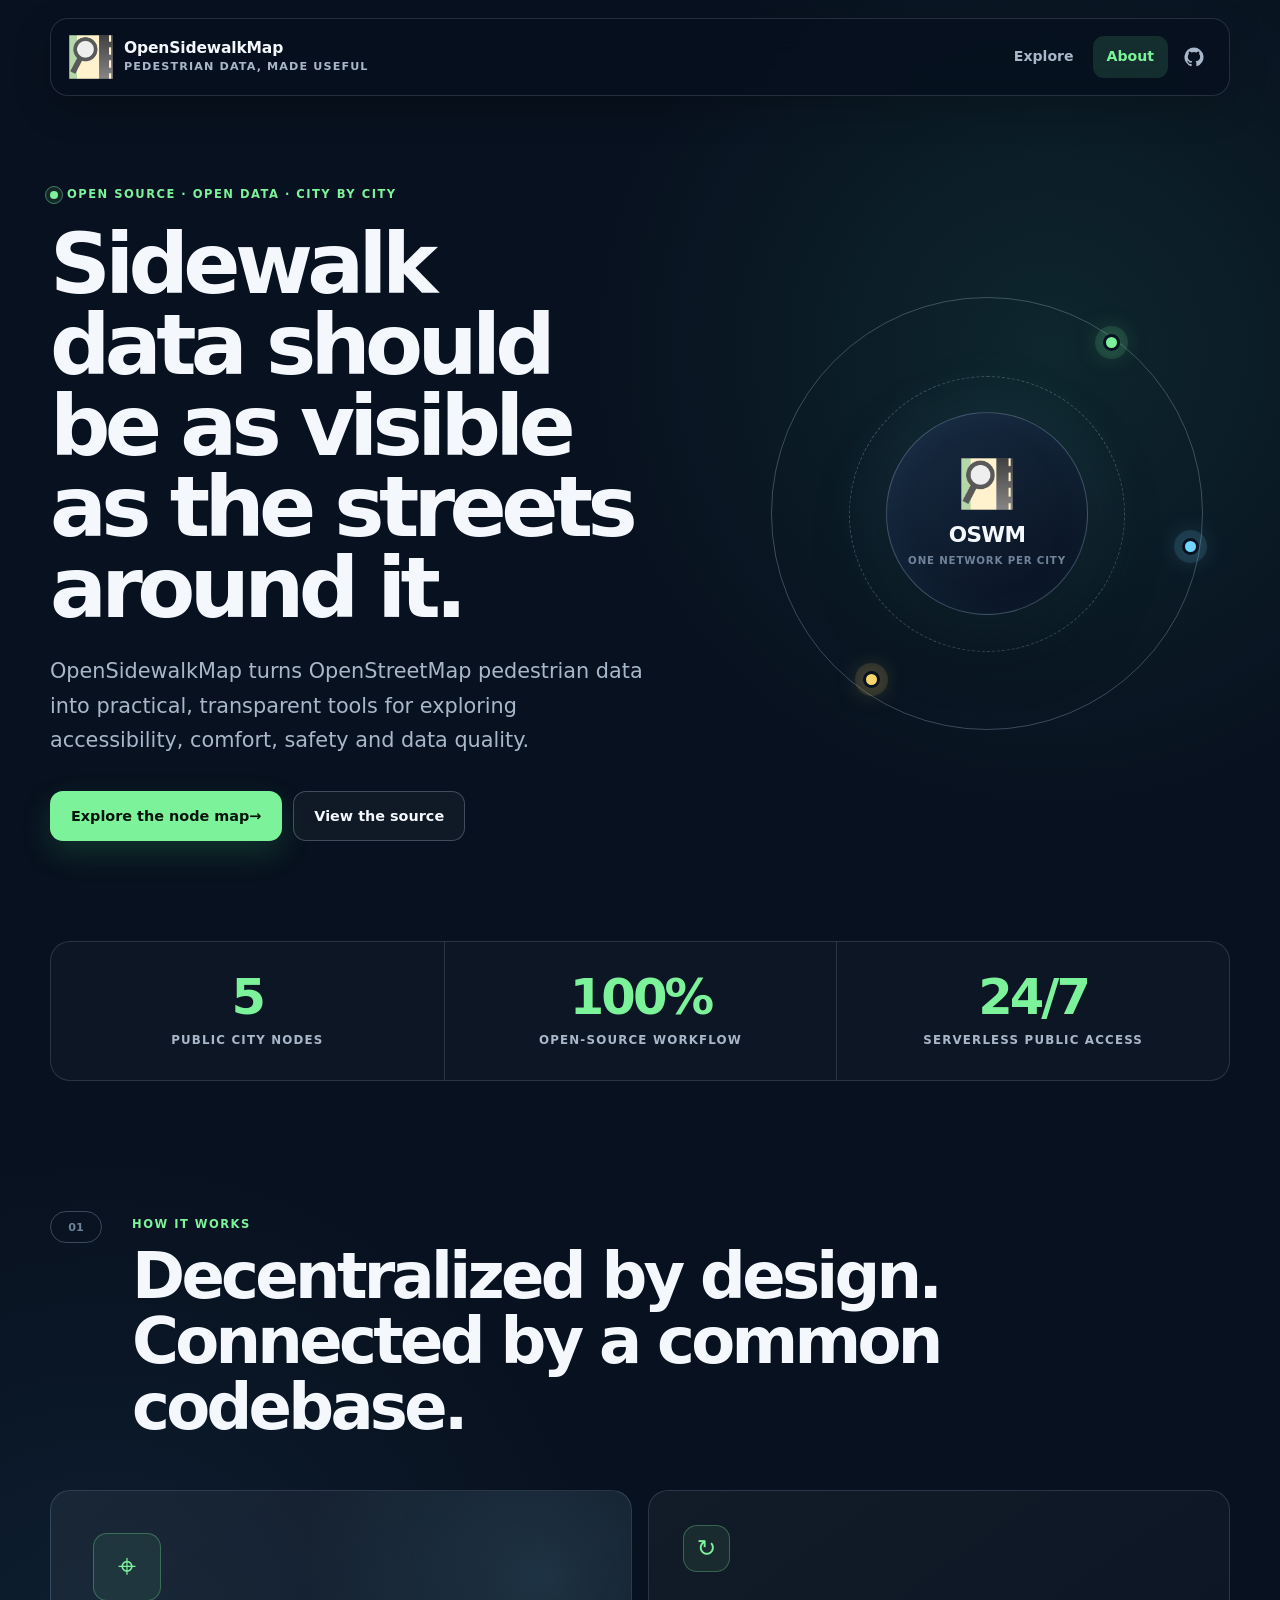
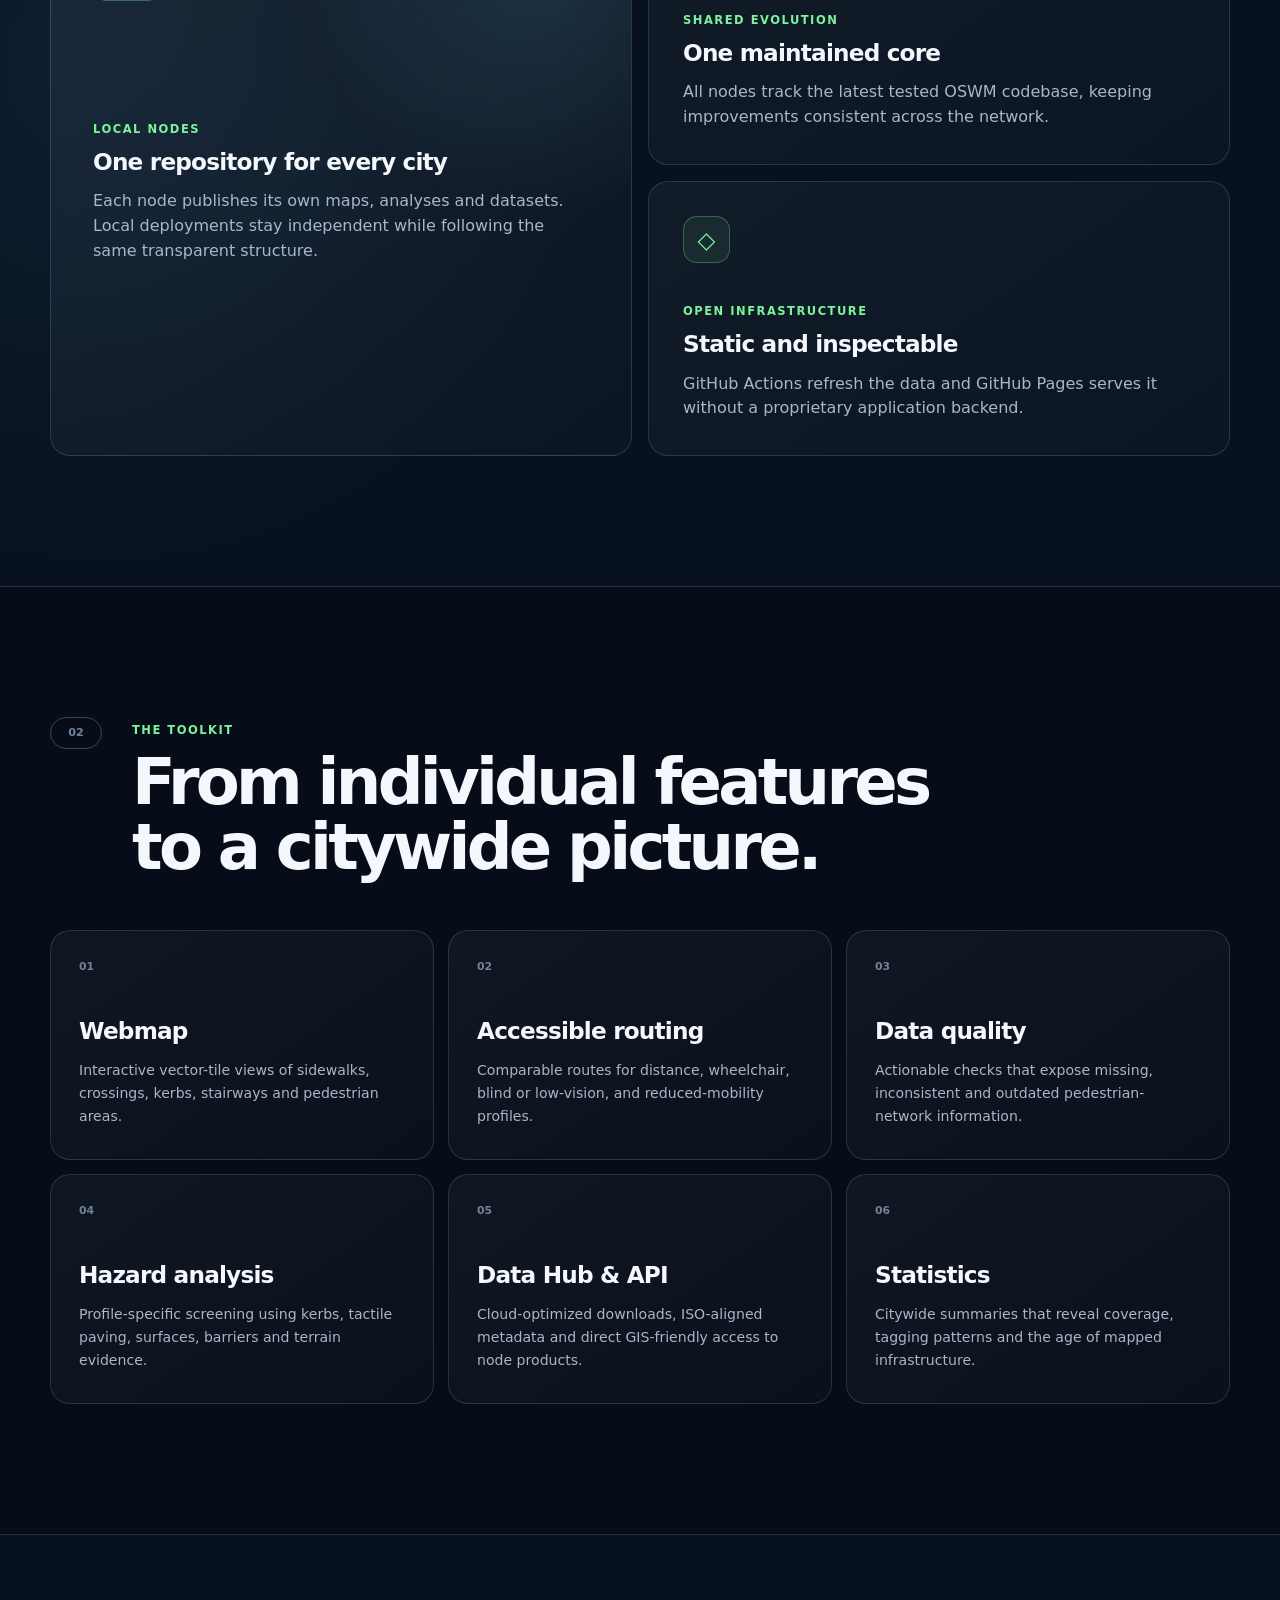
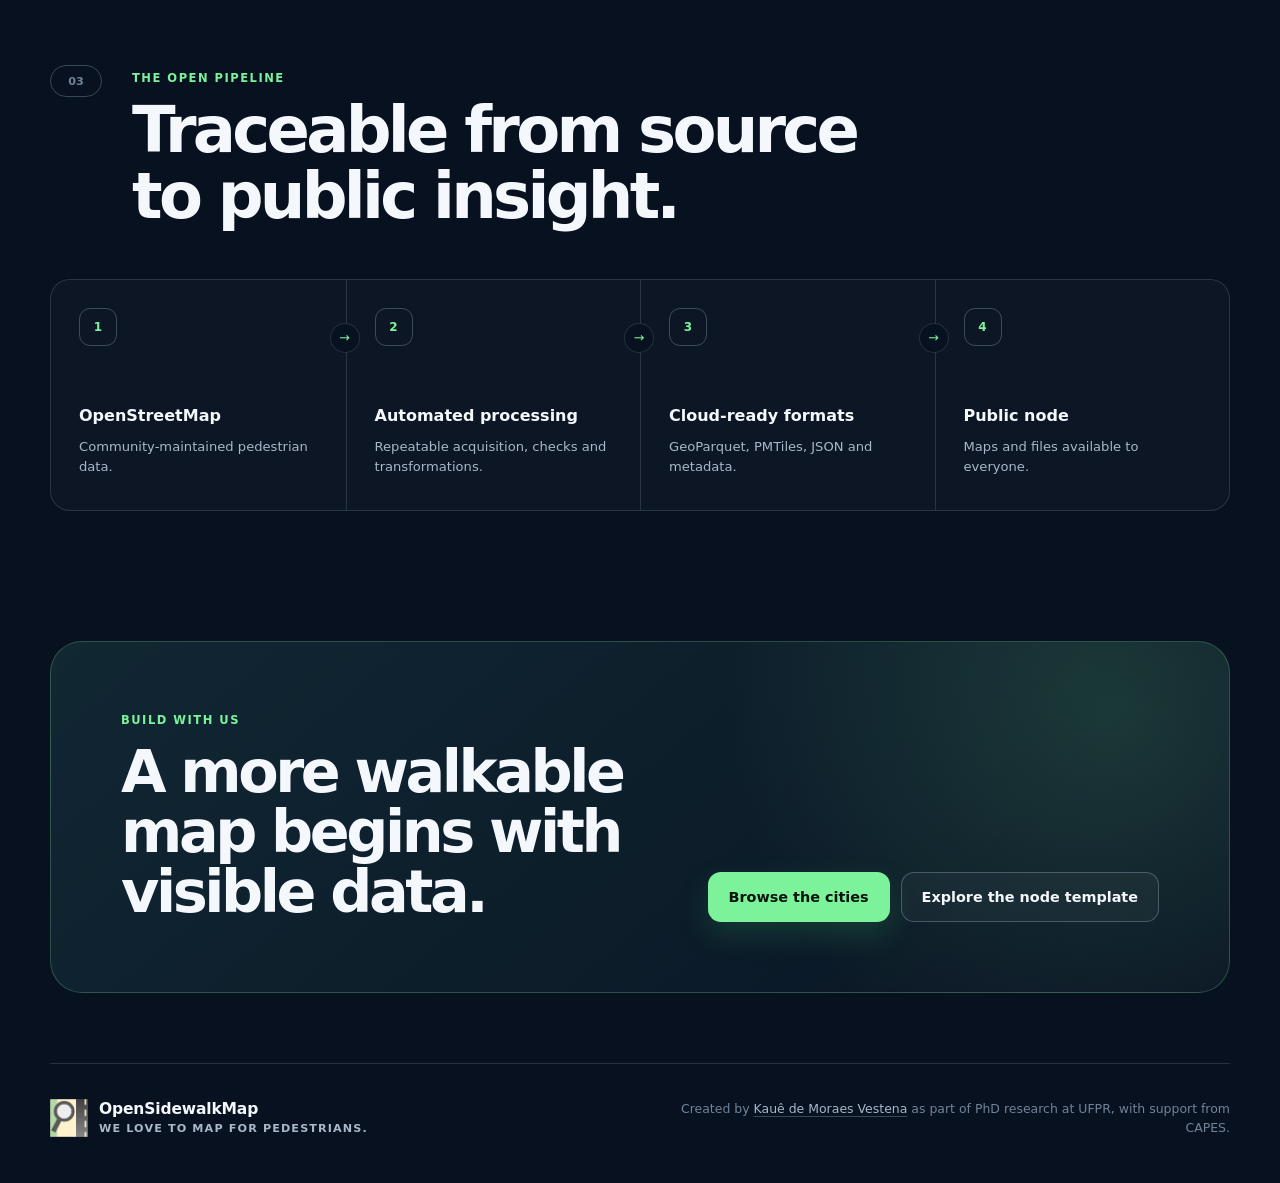
==== commit b661b720: "Add Hiroshima to the OSWM node index" ====
--- a/about.html
+++ b/about.html
@@ -55,7 +55,7 @@
     </section>
 
     <section class="metrics section-shell" aria-label="Project characteristics">
-      <article><strong id="about-node-count">3</strong><span>public city nodes</span></article>
+      <article><strong id="about-node-count">5</strong><span>public city nodes</span></article>
       <article><strong>100%</strong><span>open-source workflow</span></article>
       <article><strong>24/7</strong><span>serverless public access</span></article>
     </section>
--- a/assets/site.css
+++ b/assets/site.css
@@ -268,13 +268,9 @@
 .node-panel {
   position: absolute;
   top: 112px;
-  bottom: 24px;
   left: 24px;
-  display: flex;
-  flex-direction: column;
   width: min(420px, calc(100vw - 48px));
   min-height: 0;
-  padding: 28px;
   overflow: hidden;
   border: 1px solid var(--line);
   border-radius: var(--radius-lg);
@@ -283,10 +279,84 @@
   backdrop-filter: blur(22px) saturate(130%);
   -webkit-backdrop-filter: blur(22px) saturate(130%);
   pointer-events: auto;
+  transition: width 180ms ease, box-shadow 180ms ease;
+}
+
+.node-panel[open] {
+  bottom: 24px;
+}
+
+.node-panel:not([open]) {
+  width: min(286px, calc(100vw - 48px));
+}
+
+.panel-toggle {
+  display: flex;
+  align-items: center;
+  justify-content: space-between;
+  gap: 18px;
+  padding: 19px 22px;
+  list-style: none;
+  cursor: pointer;
+  user-select: none;
+}
+
+.panel-toggle::-webkit-details-marker {
+  display: none;
+}
+
+.panel-toggle:focus-visible {
+  outline: 2px solid var(--accent);
+  outline-offset: -3px;
+  border-radius: inherit;
+}
+
+.panel-toggle__copy,
+.panel-toggle__hint {
+  display: block;
+}
+
+.panel-toggle__hint {
+  margin-top: 6px;
+  color: var(--text);
+  font-size: 0.78rem;
+  font-weight: 750;
+}
+
+.panel-toggle__hint--expanded,
+.node-panel[open] .panel-toggle__hint--collapsed {
+  display: none;
+}
+
+.node-panel[open] .panel-toggle__hint--expanded {
+  display: block;
+}
+
+.panel-toggle__icon {
+  flex: 0 0 auto;
+  width: 20px;
+  fill: none;
+  stroke: var(--cyan);
+  stroke-linecap: round;
+  stroke-linejoin: round;
+  stroke-width: 2;
+  transition: transform 180ms ease;
+}
+
+.node-panel[open] .panel-toggle__icon {
+  transform: rotate(180deg);
+}
+
+.node-panel__content {
+  display: flex;
+  flex-direction: column;
+  height: calc(100% - 75px);
+  min-height: 0;
+  padding: 0 28px 28px;
 }
 
 .node-panel h1 {
-  margin: 15px 0 10px;
+  margin: 6px 0 10px;
   font-size: clamp(2.15rem, 4vw, 3.25rem);
   line-height: 0.98;
   letter-spacing: -0.055em;
@@ -562,6 +632,10 @@
   padding: 12px 15px;
   color: var(--yellow);
   font-size: 0.78rem;
+}
+
+.map-error[hidden] {
+  display: none;
 }
 
 .node-popup .maplibregl-popup-content {
@@ -1244,8 +1318,21 @@
     left: 9px;
     width: auto;
     max-height: min(68vh, 610px);
-    padding: 20px;
     border-radius: 24px;
+  }
+
+  .node-panel:not([open]) {
+    right: auto;
+    width: min(286px, calc(100vw - 18px));
+  }
+
+  .panel-toggle {
+    padding: 17px 19px;
+  }
+
+  .node-panel__content {
+    height: auto;
+    padding: 0 20px 20px;
   }
 
   .node-panel h1 {
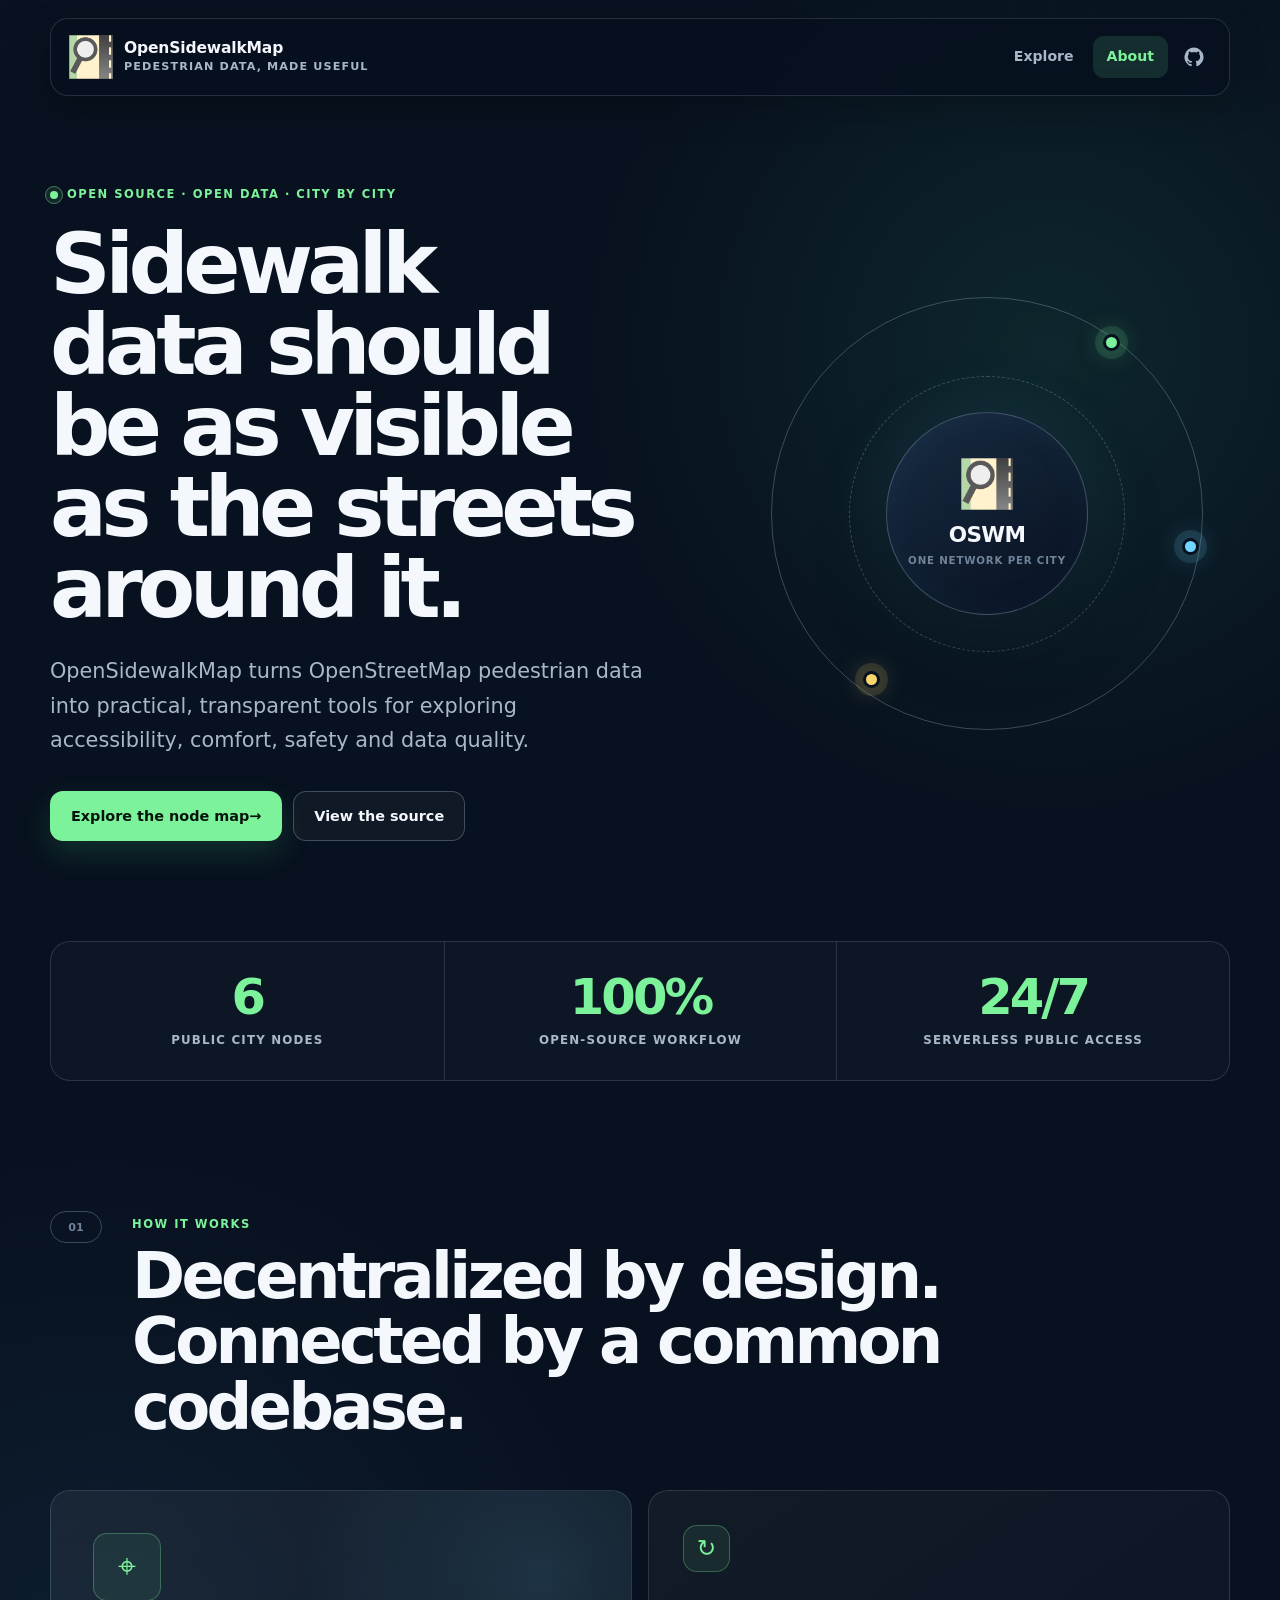
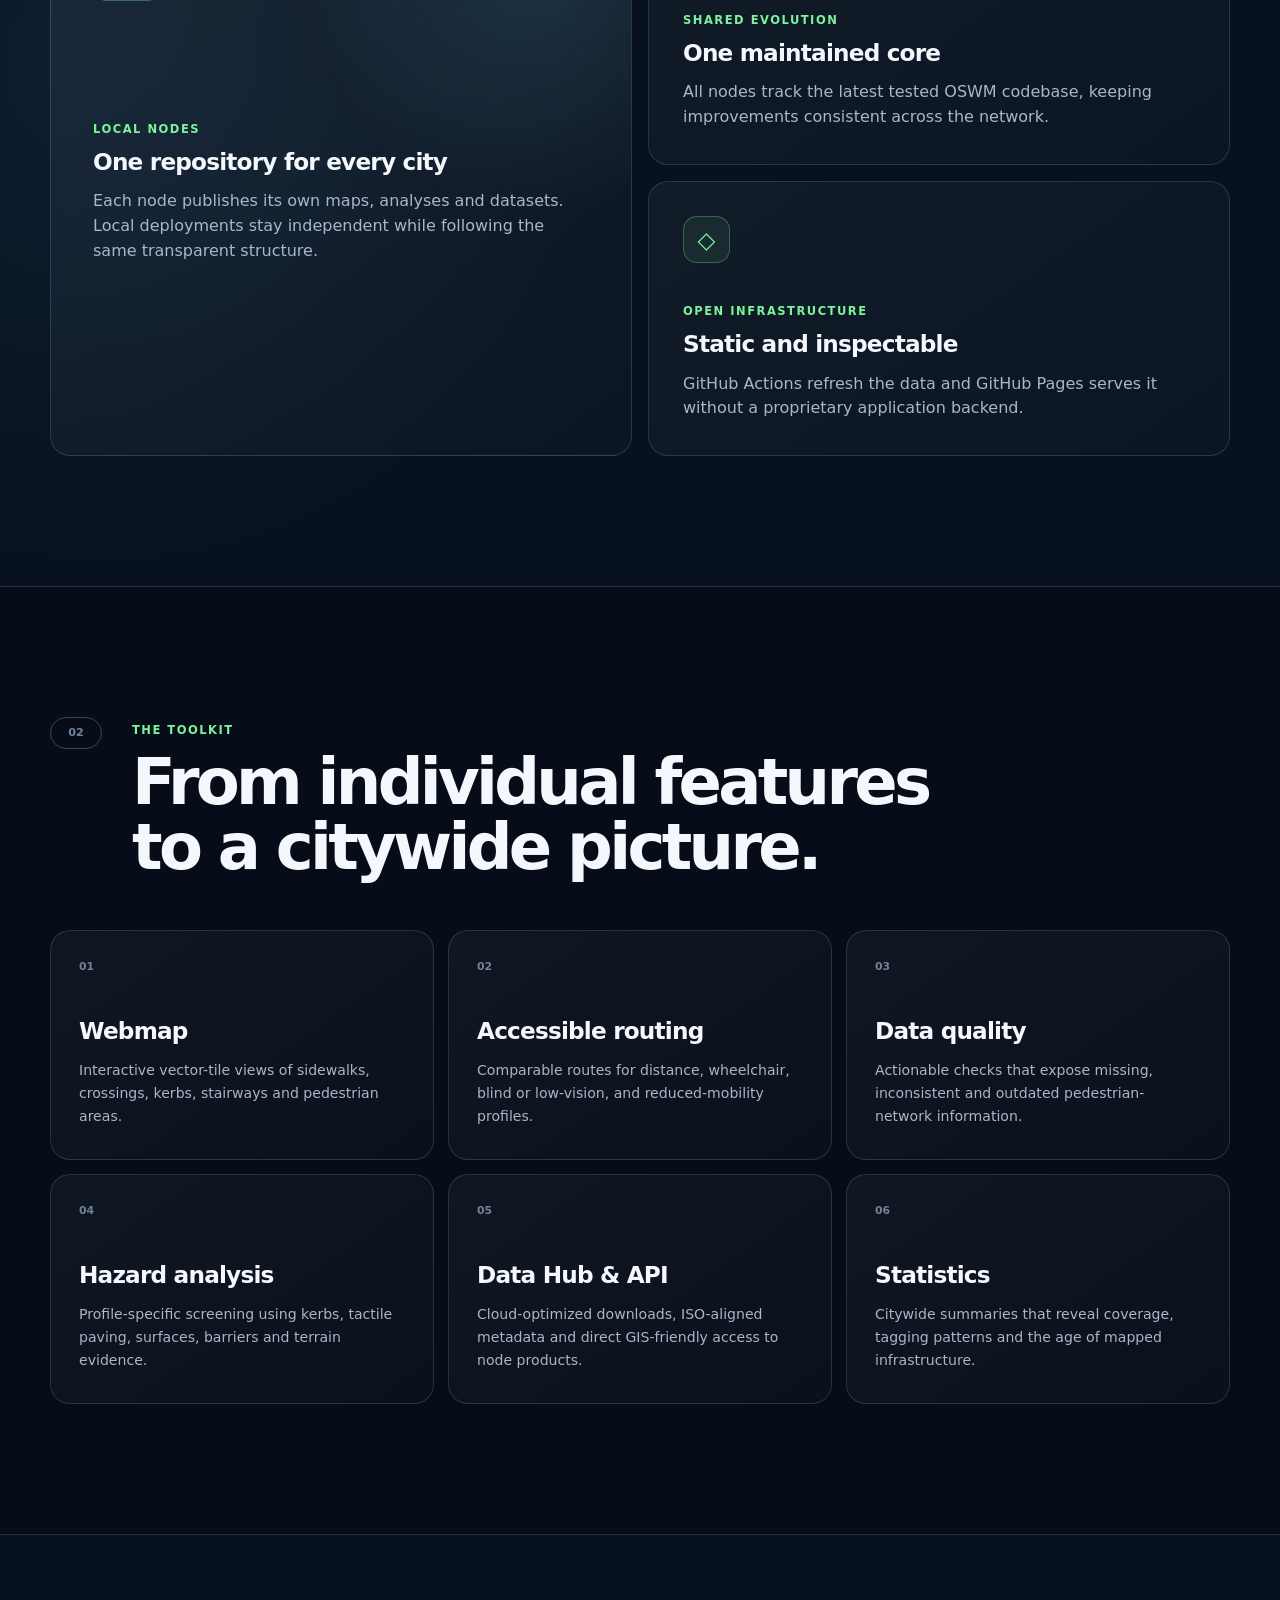
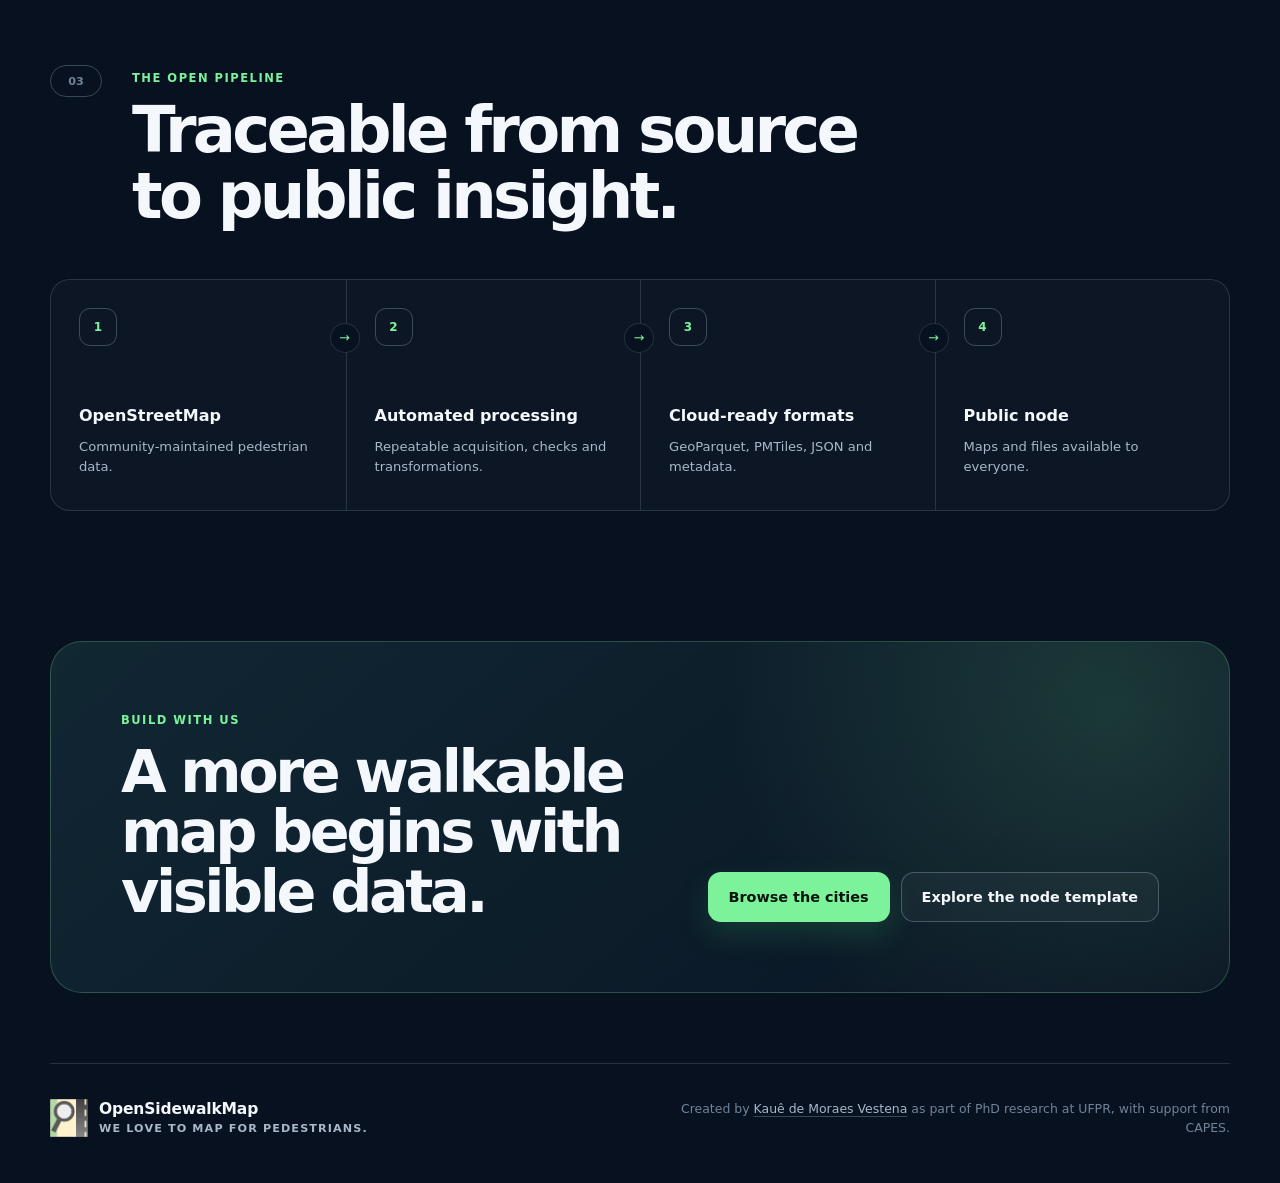
==== commit 4d76d48e: "Add Paris to the global node index and update node count" ====
--- a/about.html
+++ b/about.html
@@ -55,7 +55,7 @@
     </section>
 
     <section class="metrics section-shell" aria-label="Project characteristics">
-      <article><strong id="about-node-count">5</strong><span>public city nodes</span></article>
+      <article><strong id="about-node-count">6</strong><span>public city nodes</span></article>
       <article><strong>100%</strong><span>open-source workflow</span></article>
       <article><strong>24/7</strong><span>serverless public access</span></article>
     </section>
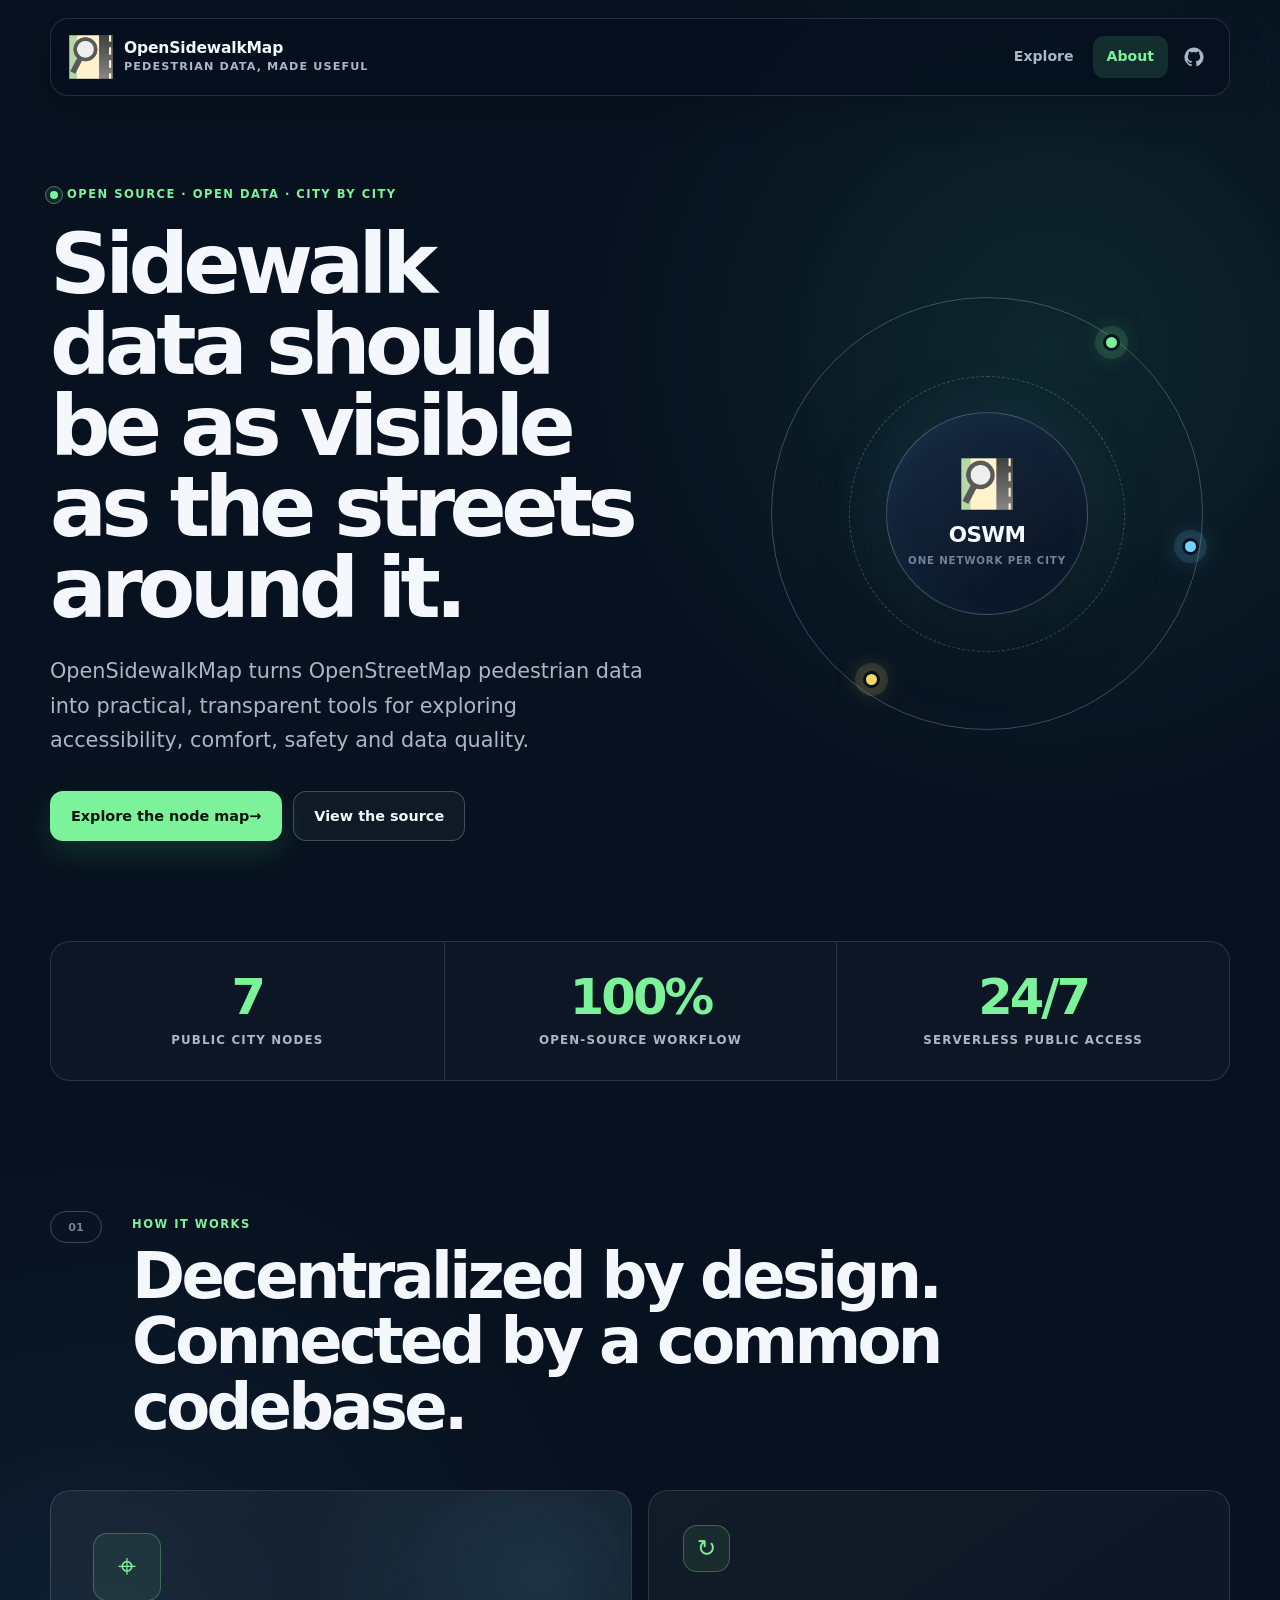
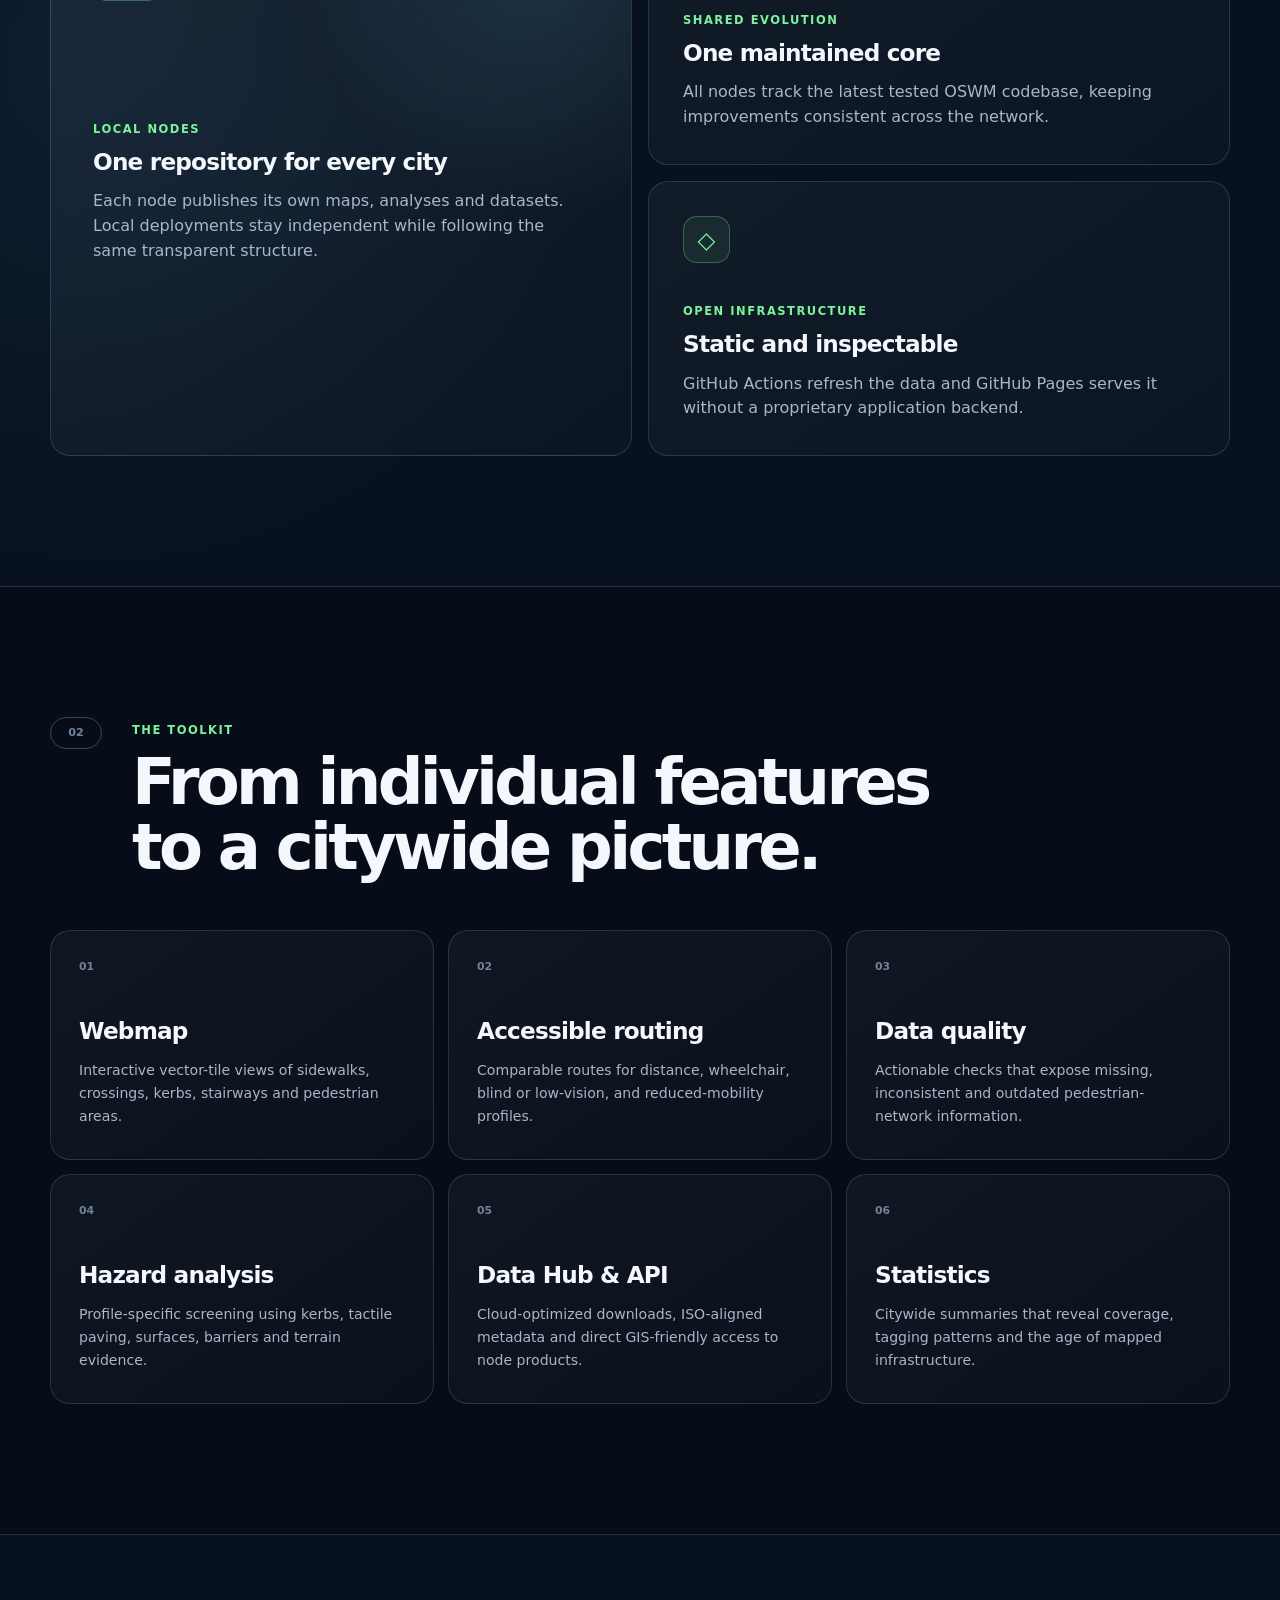
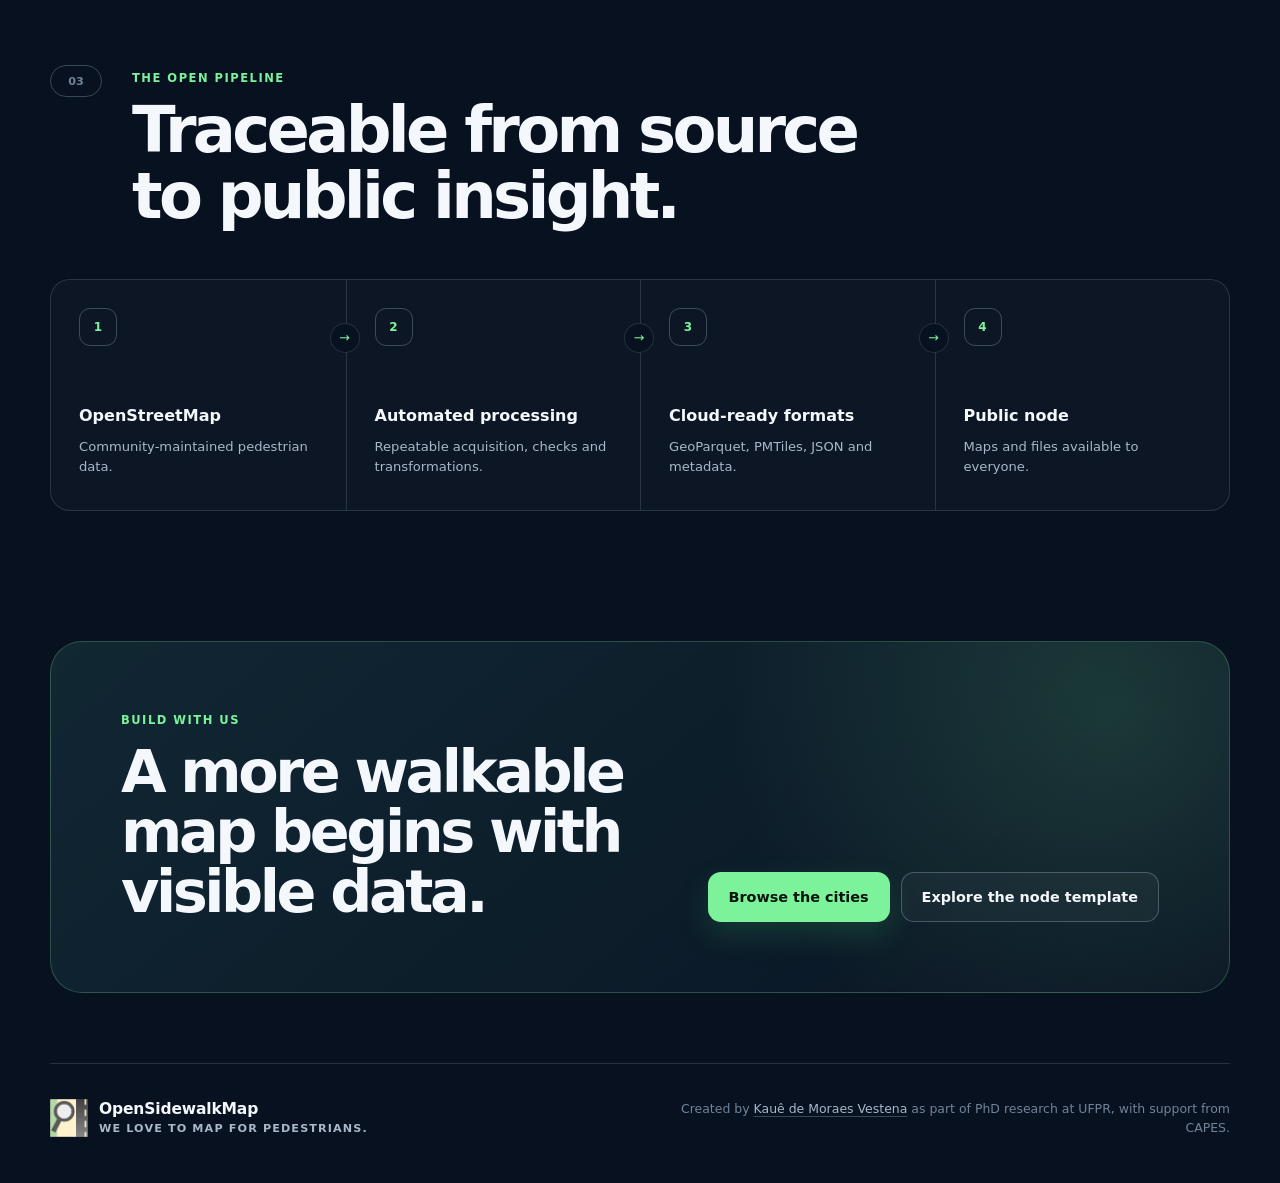
==== commit b6ee9f77: "Add Sulbiate to the global node directory" ====
--- a/about.html
+++ b/about.html
@@ -55,7 +55,7 @@
     </section>
 
     <section class="metrics section-shell" aria-label="Project characteristics">
-      <article><strong id="about-node-count">6</strong><span>public city nodes</span></article>
+      <article><strong id="about-node-count">7</strong><span>public city nodes</span></article>
       <article><strong>100%</strong><span>open-source workflow</span></article>
       <article><strong>24/7</strong><span>serverless public access</span></article>
     </section>
